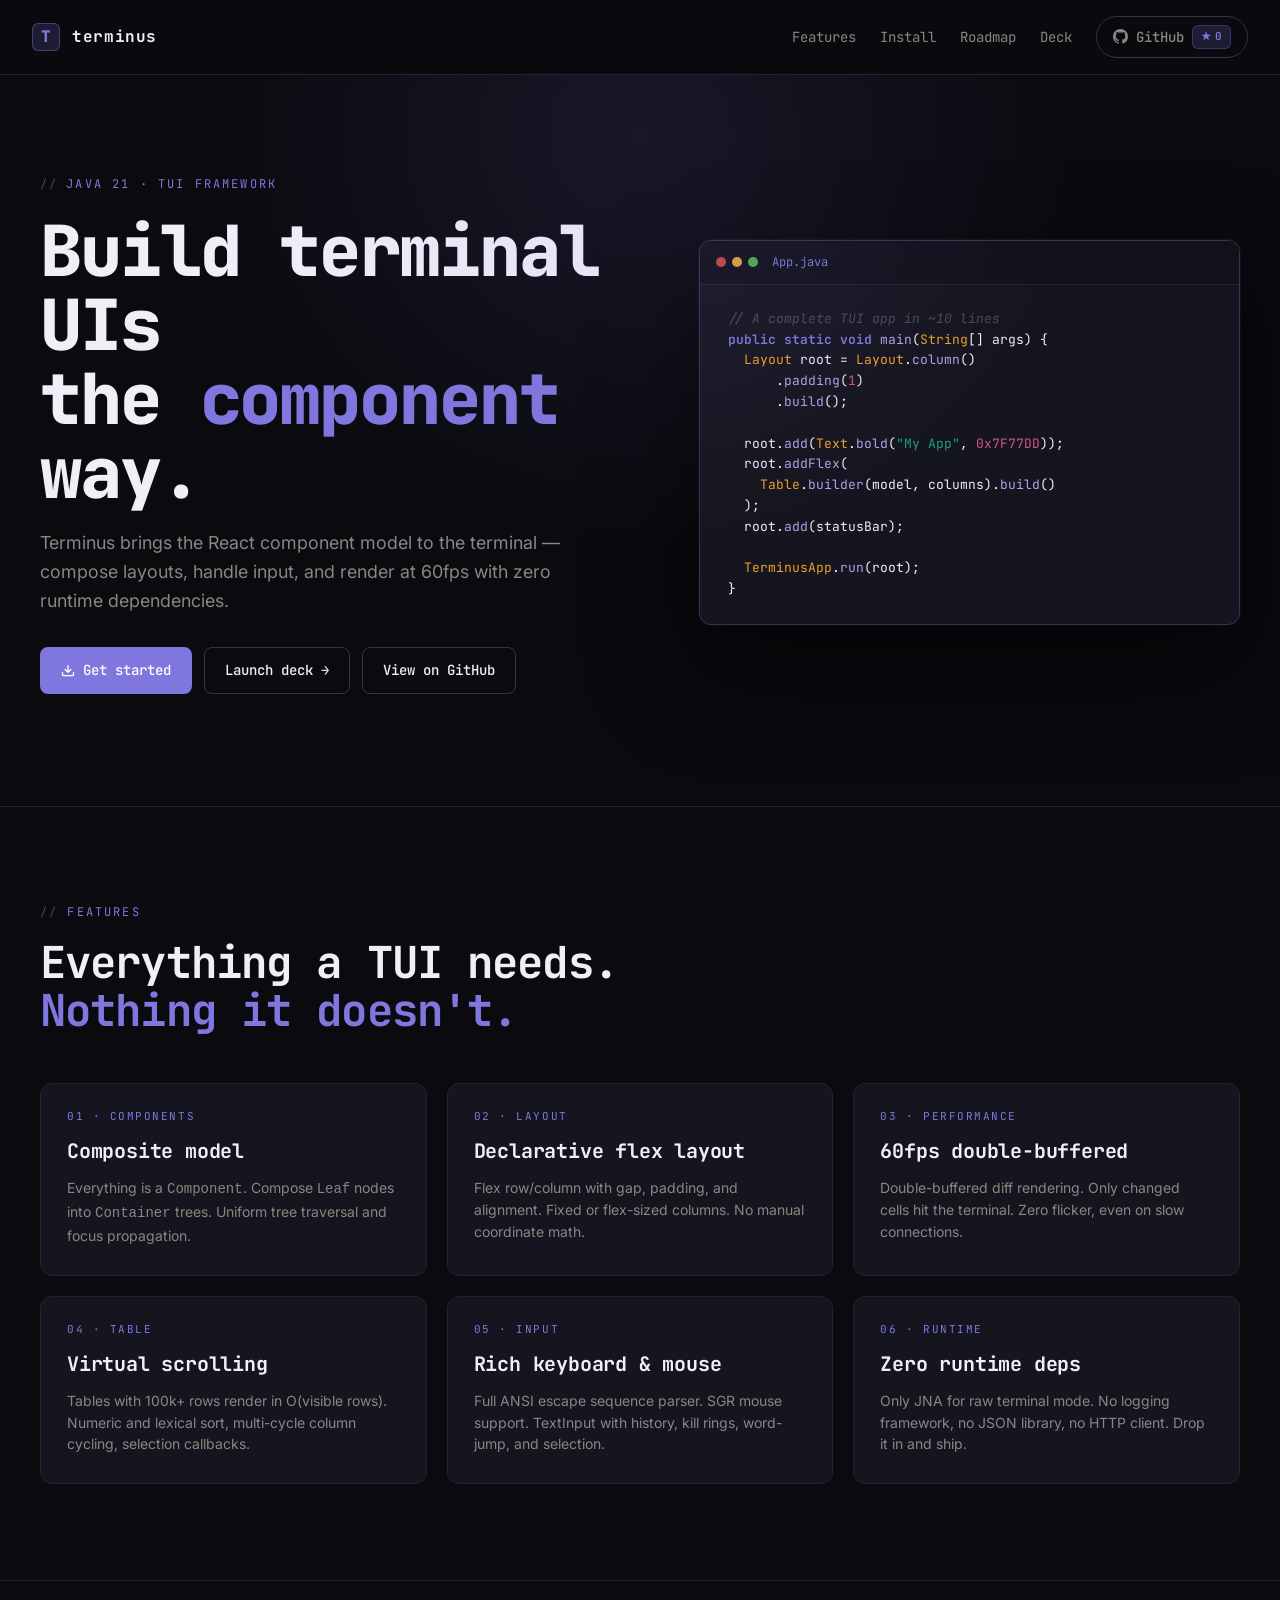
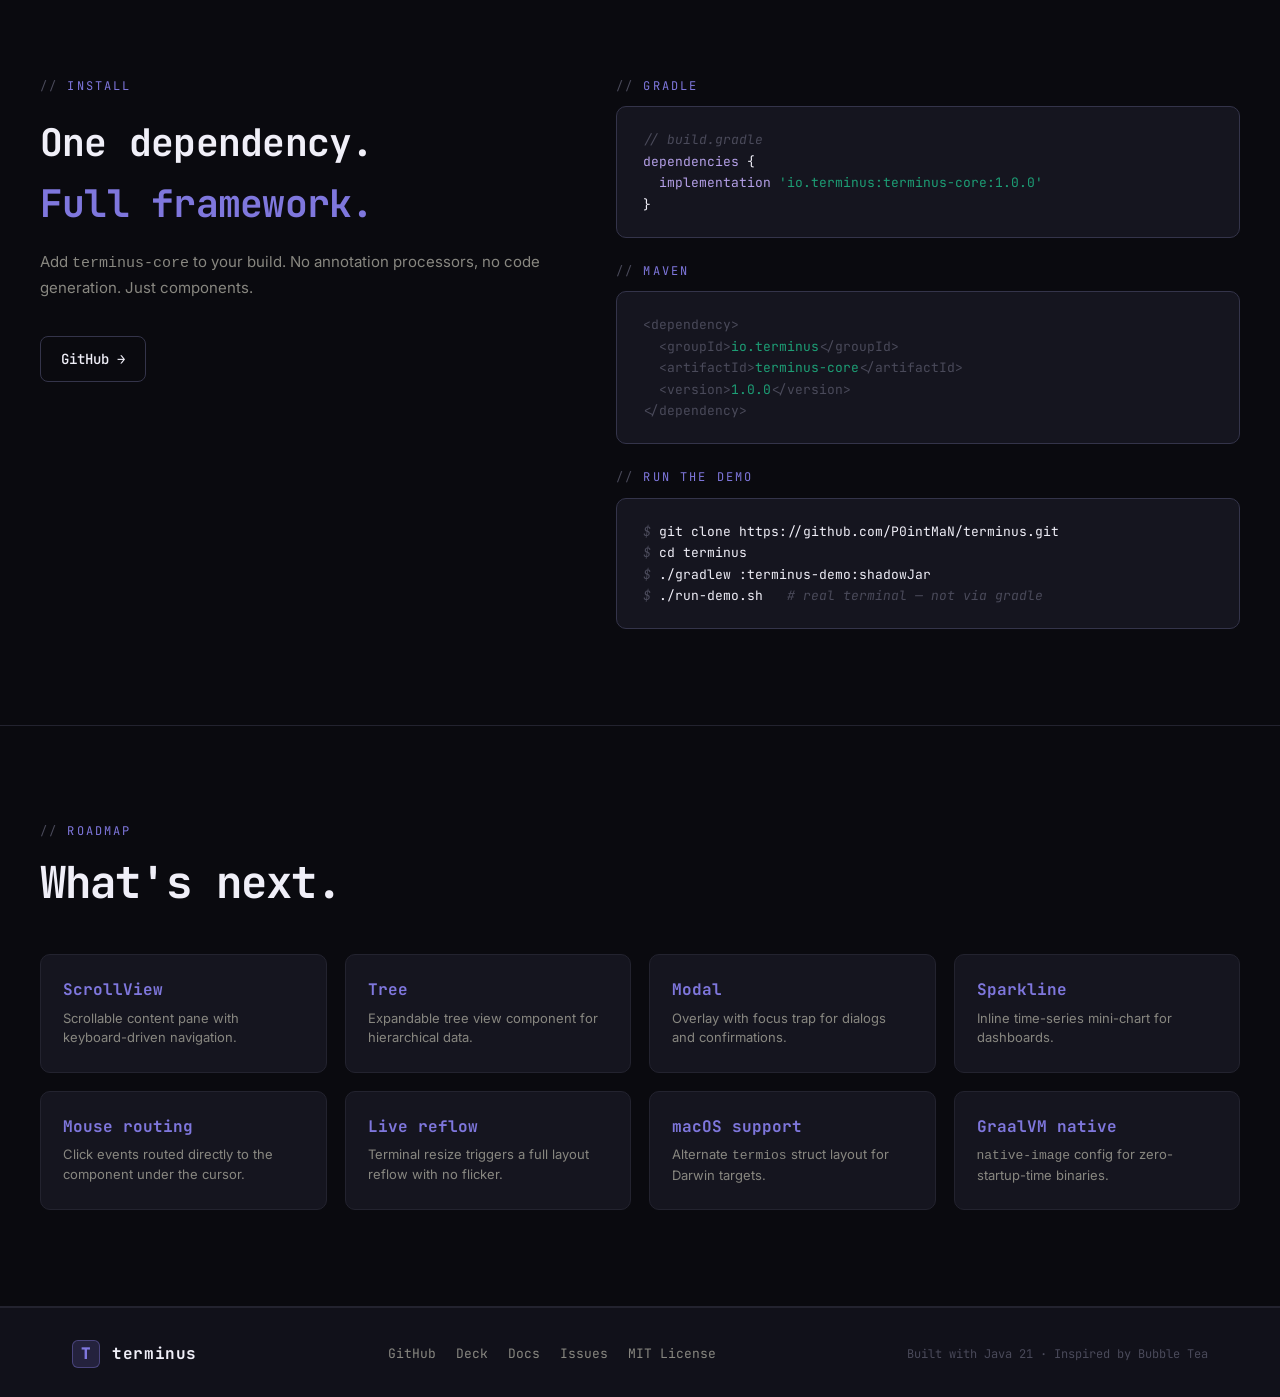
==== site/index.html @ 2e7d6013 "feat(site): add GitHub Pages landing, deck, and Pages workflow" ====
<!doctype html>
<html lang="en">
<head>
  <meta charset="utf-8">
  <meta name="viewport" content="width=device-width, initial-scale=1">
  <title>Terminus — React-inspired TUI framework for Java 21</title>
  <meta name="description" content="Zero-dependency TUI framework for Java 21. Component model, declarative layout, virtual scrolling, 60fps rendering.">
  <meta property="og:title" content="Terminus — TUI framework for Java 21">
  <meta property="og:description" content="Build rich terminal UIs in Java with components, declarative layout, and 60fps rendering.">
  <link rel="preconnect" href="https://fonts.googleapis.com">
  <link rel="preconnect" href="https://fonts.gstatic.com" crossorigin>
  <link href="https://fonts.googleapis.com/css2?family=JetBrains+Mono:wght@400;500;600;700;800&family=Inter:wght@400;500;600&display=swap" rel="stylesheet">
  <link rel="stylesheet" href="styles.css">
</head>
<body>

<!-- ===================== TOP NAV ===================== -->
<nav class="topnav">
  <a class="brand" href="/">
    <span class="brand-glyph">T</span>
    terminus
  </a>
  <div class="topnav-links">
    <a href="#features">Features</a>
    <a href="#install">Install</a>
    <a href="#roadmap">Roadmap</a>
    <a href="deck.html">Deck</a>
    <a class="repo-link" href="https://github.com/P0intMaN/terminus" target="_blank" rel="noopener">
      <svg width="15" height="15" viewBox="0 0 16 16" fill="currentColor" aria-hidden="true">
        <path d="M8 0C3.58 0 0 3.58 0 8c0 3.54 2.29 6.53 5.47 7.59.4.07.55-.17.55-.38
                 0-.19-.01-.82-.01-1.49-2.01.37-2.53-.49-2.69-.94-.09-.23-.48-.94-.82-1.13
                 -.28-.15-.68-.52-.01-.53.63-.01 1.08.58 1.23.82.72 1.21 1.87.87 2.33.66
                 .07-.52.28-.87.51-1.07-1.78-.2-3.64-.89-3.64-3.95 0-.87.31-1.59.82-2.15
                 -.08-.2-.36-1.02.08-2.12 0 0 .67-.21 2.2.82.64-.18 1.32-.27 2-.27.68 0
                 1.36.09 2 .27 1.53-1.04 2.2-.82 2.2-.82.44 1.1.16 1.92.08 2.12.51.56.82
                 1.27.82 2.15 0 3.07-1.87 3.75-3.65 3.95.29.25.54.73.54 1.48 0 1.07-.01
                 1.93-.01 2.2 0 .21.15.46.55.38A8.013 8.013 0 0016 8c0-4.42-3.58-8-8-8z"/>
      </svg>
      GitHub
      <span data-star-pill hidden class="star-pill">
        ★ <span data-star-count>0</span>
      </span>
    </a>
  </div>
</nav>

<!-- ===================== HERO ===================== -->
<section class="hero">
  <div class="hero-inner">
    <div>
      <div class="eyebrow">Java 21 · TUI Framework</div>
      <h1>Build terminal UIs<br>the <em>component</em> way.</h1>
      <p class="lede">
        Terminus brings the React component model to the terminal — compose layouts,
        handle input, and render at 60fps with zero runtime dependencies.
      </p>
      <div class="cta-row">
        <a class="btn btn-primary" href="#install">
          <svg width="14" height="14" viewBox="0 0 16 16" fill="currentColor">
            <path d="M2.75 14A1.75 1.75 0 0 1 1 12.25v-2.5a.75.75 0 0 1 1.5 0v2.5c0 .138.112.25.25.25h10.5a.25.25 0 0 0 .25-.25v-2.5a.75.75 0 0 1 1.5 0v2.5A1.75 1.75 0 0 1 13.25 14Z"/>
            <path d="M7.25 7.689V2a.75.75 0 0 1 1.5 0v5.689l1.97-1.969a.749.749 0 1 1 1.06 1.06l-3.25 3.25a.749.749 0 0 1-1.06 0L4.22 6.78a.749.749 0 1 1 1.06-1.06l1.97 1.969Z"/>
          </svg>
          Get started
        </a>
        <a class="btn btn-ghost" href="deck.html">
          Launch deck →
        </a>
        <a class="btn btn-ghost" href="https://github.com/P0intMaN/terminus" target="_blank" rel="noopener">
          View on GitHub
        </a>
      </div>
    </div>

    <div class="hero-code">
      <div class="code-bar">
        <div class="code-dots"><span></span><span></span><span></span></div>
        <span class="code-fname">App.java</span>
      </div>
      <pre><span class="com">// A complete TUI app in ~10 lines</span>
<span class="kw">public static void</span> <span class="fn">main</span>(<span class="typ">String</span>[] args) {
  <span class="typ">Layout</span> root = <span class="typ">Layout</span>.<span class="fn">column</span>()
      .<span class="fn">padding</span>(<span class="num">1</span>)
      .<span class="fn">build</span>();

  root.<span class="fn">add</span>(<span class="typ">Text</span>.<span class="fn">bold</span>(<span class="str">"My App"</span>, <span class="num">0x7F77DD</span>));
  root.<span class="fn">addFlex</span>(
    <span class="typ">Table</span>.<span class="fn">builder</span>(model, columns).<span class="fn">build</span>()
  );
  root.<span class="fn">add</span>(statusBar);

  <span class="typ">TerminusApp</span>.<span class="fn">run</span>(root);
}</pre>
    </div>
  </div>
</section>

<!-- ===================== FEATURES ===================== -->
<section class="features" id="features">
  <div class="section-eyebrow">features</div>
  <h2 class="section-title">Everything a TUI needs.<br><em>Nothing it doesn't.</em></h2>
  <div class="feature-grid">
    <div class="feature">
      <div class="feature-tag">01 · components</div>
      <h3>Composite model</h3>
      <p>Everything is a <code>Component</code>. Compose <code>Leaf</code> nodes into <code>Container</code> trees. Uniform tree traversal and focus propagation.</p>
    </div>
    <div class="feature">
      <div class="feature-tag">02 · layout</div>
      <h3>Declarative flex layout</h3>
      <p>Flex row/column with gap, padding, and alignment. Fixed or flex-sized columns. No manual coordinate math.</p>
    </div>
    <div class="feature">
      <div class="feature-tag">03 · performance</div>
      <h3>60fps double-buffered</h3>
      <p>Double-buffered diff rendering. Only changed cells hit the terminal. Zero flicker, even on slow connections.</p>
    </div>
    <div class="feature">
      <div class="feature-tag">04 · table</div>
      <h3>Virtual scrolling</h3>
      <p>Tables with 100k+ rows render in O(visible rows). Numeric and lexical sort, multi-cycle column cycling, selection callbacks.</p>
    </div>
    <div class="feature">
      <div class="feature-tag">05 · input</div>
      <h3>Rich keyboard &amp; mouse</h3>
      <p>Full ANSI escape sequence parser. SGR mouse support. TextInput with history, kill rings, word-jump, and selection.</p>
    </div>
    <div class="feature">
      <div class="feature-tag">06 · runtime</div>
      <h3>Zero runtime deps</h3>
      <p>Only JNA for raw terminal mode. No logging framework, no JSON library, no HTTP client. Drop it in and ship.</p>
    </div>
  </div>
</section>

<!-- ===================== INSTALL ===================== -->
<section class="install" id="install">
  <div class="install-grid">
    <div>
      <div class="section-eyebrow">install</div>
      <h2>One dependency.<br><em>Full framework.</em></h2>
      <p>Add <code>terminus-core</code> to your build. No annotation processors, no code generation. Just components.</p>
      <a class="btn btn-ghost" href="https://github.com/P0intMaN/terminus" target="_blank" rel="noopener" style="margin-top:8px;">
        GitHub →
      </a>
    </div>
    <div>
      <div style="margin-bottom:24px;">
        <div class="section-eyebrow" style="margin:0 0 10px;">Gradle</div>
        <div class="code-block">
          <pre><span class="com">// build.gradle</span>
<span class="fn">dependencies</span> {
  <span class="fn">implementation</span> <span class="str">'io.terminus:terminus-core:1.0.0'</span>
}</pre>
        </div>
      </div>
      <div style="margin-bottom:24px;">
        <div class="section-eyebrow" style="margin:0 0 10px;">Maven</div>
        <div class="code-block">
          <pre><span style="color:var(--dim)">&lt;dependency&gt;</span>
  <span style="color:var(--dim)">&lt;groupId&gt;</span><span class="str">io.terminus</span><span style="color:var(--dim)">&lt;/groupId&gt;</span>
  <span style="color:var(--dim)">&lt;artifactId&gt;</span><span class="str">terminus-core</span><span style="color:var(--dim)">&lt;/artifactId&gt;</span>
  <span style="color:var(--dim)">&lt;version&gt;</span><span class="str">1.0.0</span><span style="color:var(--dim)">&lt;/version&gt;</span>
<span style="color:var(--dim)">&lt;/dependency&gt;</span></pre>
        </div>
      </div>
      <div>
        <div class="section-eyebrow" style="margin:0 0 10px;">Run the demo</div>
        <div class="code-block">
          <pre><span class="com">$</span> git clone https://github.com/P0intMaN/terminus.git
<span class="com">$</span> cd terminus
<span class="com">$</span> ./gradlew :terminus-demo:shadowJar
<span class="com">$</span> ./run-demo.sh   <span class="com"># real terminal — not via gradle</span></pre>
        </div>
      </div>
    </div>
  </div>
</section>

<!-- ===================== ROADMAP ===================== -->
<section class="roadmap" id="roadmap">
  <div class="section-eyebrow">roadmap</div>
  <h2 class="section-title">What's next.</h2>
  <div class="roadmap-grid">
    <div class="rm-card">
      <h4>ScrollView</h4>
      <p>Scrollable content pane with keyboard-driven navigation.</p>
    </div>
    <div class="rm-card">
      <h4>Tree</h4>
      <p>Expandable tree view component for hierarchical data.</p>
    </div>
    <div class="rm-card">
      <h4>Modal</h4>
      <p>Overlay with focus trap for dialogs and confirmations.</p>
    </div>
    <div class="rm-card">
      <h4>Sparkline</h4>
      <p>Inline time-series mini-chart for dashboards.</p>
    </div>
    <div class="rm-card">
      <h4>Mouse routing</h4>
      <p>Click events routed directly to the component under the cursor.</p>
    </div>
    <div class="rm-card">
      <h4>Live reflow</h4>
      <p>Terminal resize triggers a full layout reflow with no flicker.</p>
    </div>
    <div class="rm-card">
      <h4>macOS support</h4>
      <p>Alternate <code>termios</code> struct layout for Darwin targets.</p>
    </div>
    <div class="rm-card">
      <h4>GraalVM native</h4>
      <p><code>native-image</code> config for zero-startup-time binaries.</p>
    </div>
  </div>
</section>

<!-- ===================== FOOTER ===================== -->
<footer class="footer">
  <div class="footer-grid">
    <div class="brand" style="pointer-events:none;user-select:none;">
      <span class="brand-glyph">T</span>
      terminus
    </div>
    <div class="footer-links">
      <a href="https://github.com/P0intMaN/terminus" target="_blank" rel="noopener">GitHub</a>
      <a href="deck.html">Deck</a>
      <a href="https://github.com/P0intMaN/terminus/blob/main/README.md" target="_blank" rel="noopener">Docs</a>
      <a href="https://github.com/P0intMaN/terminus/issues" target="_blank" rel="noopener">Issues</a>
      <a href="https://github.com/P0intMaN/terminus/blob/main/LICENSE" target="_blank" rel="noopener">MIT License</a>
    </div>
    <div class="footer-meta">Built with Java 21 · Inspired by Bubble Tea</div>
  </div>
</footer>

<script src="script.js" defer></script>
</body>
</html>
---- site/styles.css ----
/* Terminus landing page — dark terminal theme aligned with the deck palette */

:root {
  --bg: #0a0a0f;
  --bg-alt: #11111a;
  --bg-card: #15151f;
  --fg: #F0EFF8;
  --fg-2: #d0cfdc;
  --muted: #888780;
  --dim: #4a4a5a;
  --border: #23232f;
  --border-bright: #34344a;

  --purple: #7F77DD;
  --purple-dim: rgba(127,119,221,.18);
  --green: #1D9E75;
  --amber: #EF9F27;
  --pink: #D4537E;

  --mono: 'JetBrains Mono', ui-monospace, 'SF Mono', Menlo, monospace;
  --sans: 'Inter', system-ui, sans-serif;

  --max-w: 1200px;
}

* { box-sizing: border-box; }
html { scroll-behavior: smooth; }

body {
  margin: 0;
  background: var(--bg);
  color: var(--fg);
  font-family: var(--mono);
  font-size: 15px;
  line-height: 1.6;
  -webkit-font-smoothing: antialiased;
}

a { color: var(--purple); text-decoration: none; }
a:hover { color: var(--fg); }

/* ----- TOP NAV ------------------------------------------------------- */
.topnav {
  position: sticky;
  top: 0;
  z-index: 100;
  display: flex;
  align-items: center;
  justify-content: space-between;
  padding: 16px 32px;
  background: rgba(10,10,15,0.88);
  backdrop-filter: blur(14px);
  -webkit-backdrop-filter: blur(14px);
  border-bottom: 1px solid var(--border);
}

.brand {
  display: inline-flex;
  align-items: center;
  gap: 12px;
  font-weight: 700;
  font-size: 16px;
  letter-spacing: 0.04em;
  color: var(--fg);
  text-decoration: none;
}

.brand-glyph {
  width: 28px;
  height: 28px;
  border-radius: 6px;
  background: var(--purple-dim);
  border: 1px solid rgba(127,119,221,.4);
  display: flex;
  align-items: center;
  justify-content: center;
  color: var(--purple);
  font-size: 16px;
  font-weight: 800;
}

.topnav-links {
  display: flex;
  align-items: center;
  gap: 24px;
}
.topnav-links > a {
  color: var(--muted);
  font-size: 14px;
  transition: color 120ms;
}
.topnav-links > a:hover { color: var(--fg); }

.repo-link {
  display: inline-flex;
  align-items: center;
  gap: 8px;
  padding: 8px 16px;
  border: 1px solid var(--border-bright);
  border-radius: 999px;
  color: var(--fg);
  font-size: 13px;
  font-weight: 500;
  transition: border-color 120ms, transform 120ms;
}
.repo-link:hover {
  border-color: var(--purple);
  color: var(--fg);
  transform: translateY(-1px);
}

.star-pill {
  display: inline-flex;
  align-items: center;
  gap: 4px;
  padding: 2px 8px;
  background: var(--purple-dim);
  border: 1px solid rgba(127,119,221,.3);
  border-radius: 6px;
  color: var(--purple);
  font-size: 11px;
  font-weight: 600;
}

/* ----- HERO ---------------------------------------------------------- */
.hero {
  padding: 96px 32px 112px;
  border-bottom: 1px solid var(--border);
  position: relative;
  overflow: hidden;
}

.hero::before {
  content: "";
  position: absolute;
  top: -120px;
  left: 50%;
  transform: translateX(-50%);
  width: 900px;
  height: 600px;
  background: radial-gradient(ellipse at 50% 30%, rgba(127,119,221,.12) 0%, transparent 70%);
  pointer-events: none;
}

.hero-inner {
  max-width: var(--max-w);
  margin: 0 auto;
  display: grid;
  grid-template-columns: 1.1fr 1fr;
  gap: 64px;
  align-items: center;
}

.eyebrow {
  display: inline-flex;
  align-items: center;
  gap: 8px;
  font-size: 12px;
  letter-spacing: 0.18em;
  text-transform: uppercase;
  color: var(--purple);
  margin-bottom: 20px;
}
.eyebrow::before { content: "//"; color: var(--dim); }

.hero h1 {
  margin: 0 0 20px;
  font-size: clamp(38px, 5.5vw, 72px);
  font-weight: 800;
  line-height: 1.05;
  letter-spacing: -0.03em;
  color: var(--fg);
}
.hero h1 em { color: var(--purple); font-style: normal; }

.lede {
  font-size: clamp(15px, 1.4vw, 18px);
  line-height: 1.6;
  color: var(--muted);
  max-width: 520px;
  margin: 0 0 32px;
  font-family: var(--sans);
}

.cta-row {
  display: flex;
  flex-wrap: wrap;
  gap: 12px;
  align-items: center;
}

.btn {
  display: inline-flex;
  align-items: center;
  gap: 8px;
  padding: 11px 20px;
  border-radius: 8px;
  font-family: var(--mono);
  font-size: 14px;
  font-weight: 500;
  border: 1px solid transparent;
  transition: transform 120ms, background 120ms, color 120ms, border-color 120ms;
  cursor: pointer;
}
.btn:hover { transform: translateY(-1px); }

.btn-primary {
  background: var(--purple);
  color: #fff;
}
.btn-primary:hover { background: #9890e8; color: #fff; }

.btn-ghost {
  background: transparent;
  color: var(--fg);
  border-color: var(--border-bright);
}
.btn-ghost:hover { border-color: var(--purple); color: var(--fg); }

/* hero code panel */
.hero-code {
  background: var(--bg-card);
  border: 1px solid var(--border-bright);
  border-radius: 12px;
  overflow: hidden;
  box-shadow: 0 40px 100px rgba(0,0,0,.6), 0 0 0 1px rgba(127,119,221,.08);
}

.code-bar {
  padding: 12px 16px;
  background: var(--bg-alt);
  border-bottom: 1px solid var(--border);
  display: flex;
  align-items: center;
  gap: 10px;
  font-size: 12px;
  color: var(--muted);
}
.code-dots { display: flex; gap: 6px; }
.code-dots span { width: 10px; height: 10px; border-radius: 50%; }
.code-dots span:nth-child(1) { background: #c74542; }
.code-dots span:nth-child(2) { background: #d6a13a; }
.code-dots span:nth-child(3) { background: #4ea84e; }
.code-fname { color: var(--purple); margin-left: 4px; }

.hero-code pre {
  margin: 0;
  padding: 24px 28px;
  font-family: var(--mono);
  font-size: 13px;
  line-height: 1.6;
  color: var(--fg);
  overflow-x: auto;
  white-space: pre;
}
.kw  { color: var(--purple); font-weight: 600; }
.typ { color: var(--amber); }
.str { color: var(--green); }
.num { color: var(--pink); }
.com { color: var(--dim); font-style: italic; }
.fn  { color: #b5a0e8; }

/* ----- FEATURES ------------------------------------------------------ */
.features {
  padding: 96px 32px;
  border-bottom: 1px solid var(--border);
}

.section-eyebrow {
  font-size: 12px;
  letter-spacing: 0.18em;
  text-transform: uppercase;
  color: var(--purple);
  margin: 0 auto 16px;
  max-width: var(--max-w);
}
.section-eyebrow::before { content: "// "; color: var(--dim); }

.section-title {
  max-width: var(--max-w);
  margin: 0 auto 48px;
  font-size: clamp(28px, 3.5vw, 44px);
  font-weight: 700;
  letter-spacing: -0.02em;
  line-height: 1.1;
  color: var(--fg);
}
.section-title em { color: var(--purple); font-style: normal; }

.feature-grid {
  max-width: var(--max-w);
  margin: 0 auto;
  display: grid;
  grid-template-columns: repeat(3, 1fr);
  gap: 20px;
}

.feature {
  background: var(--bg-card);
  border: 1px solid var(--border);
  border-radius: 12px;
  padding: 24px 26px 28px;
  display: flex;
  flex-direction: column;
  gap: 10px;
  transition: border-color 150ms, transform 150ms;
}
.feature:hover {
  border-color: var(--border-bright);
  transform: translateY(-2px);
}

.feature-tag {
  font-size: 11px;
  letter-spacing: 0.14em;
  text-transform: uppercase;
  color: var(--purple);
}

.feature h3 {
  margin: 0;
  font-size: 20px;
  font-weight: 700;
  color: var(--fg);
  letter-spacing: -0.01em;
}

.feature p {
  margin: 0;
  font-size: 14px;
  color: var(--muted);
  line-height: 1.55;
  font-family: var(--sans);
}

/* ----- INSTALL ------------------------------------------------------- */
.install {
  padding: 96px 32px;
  border-bottom: 1px solid var(--border);
}

.install-grid {
  max-width: var(--max-w);
  margin: 0 auto;
  display: grid;
  grid-template-columns: 1fr 1.2fr;
  gap: 56px;
  align-items: start;
}

.install h2 {
  margin: 12px 0 16px;
  font-size: clamp(24px, 3vw, 38px);
  font-weight: 700;
  letter-spacing: -0.02em;
  color: var(--fg);
}
.install h2 em { color: var(--purple); font-style: normal; }

.install p {
  color: var(--muted);
  font-size: 15px;
  line-height: 1.6;
  margin: 0 0 28px;
  font-family: var(--sans);
}

.install-tabs {
  display: flex;
  gap: 8px;
  margin-bottom: 16px;
}
.tab-btn {
  padding: 6px 16px;
  border: 1px solid var(--border-bright);
  border-radius: 6px;
  background: transparent;
  color: var(--muted);
  font-family: var(--mono);
  font-size: 13px;
  cursor: pointer;
  transition: all 120ms;
}
.tab-btn.active, .tab-btn:hover {
  background: var(--purple-dim);
  border-color: rgba(127,119,221,.4);
  color: var(--purple);
}

.code-block {
  background: var(--bg-card);
  border: 1px solid var(--border-bright);
  border-radius: 10px;
  overflow: hidden;
}
.code-block pre {
  margin: 0;
  padding: 22px 26px;
  font-family: var(--mono);
  font-size: 13px;
  line-height: 1.65;
  color: var(--fg);
  overflow-x: auto;
  white-space: pre;
}

/* ----- ROADMAP ------------------------------------------------------- */
.roadmap {
  padding: 96px 32px;
  border-bottom: 1px solid var(--border);
}

.roadmap-grid {
  max-width: var(--max-w);
  margin: 0 auto;
  display: grid;
  grid-template-columns: repeat(4, 1fr);
  gap: 18px;
}

.rm-card {
  background: var(--bg-card);
  border: 1px solid var(--border);
  border-radius: 10px;
  padding: 22px 22px 24px;
}

.rm-card h4 {
  margin: 0 0 6px;
  font-size: 16px;
  font-weight: 700;
  color: var(--purple);
}
.rm-card p {
  margin: 0;
  font-size: 13px;
  color: var(--muted);
  font-family: var(--sans);
  line-height: 1.5;
}

/* ----- FOOTER -------------------------------------------------------- */
.footer {
  border-top: 1px solid var(--border);
  background: var(--bg-alt);
}
.footer-grid {
  max-width: var(--max-w);
  margin: 0 auto;
  padding: 32px;
  display: flex;
  align-items: center;
  justify-content: space-between;
  gap: 24px;
  flex-wrap: wrap;
}
.footer-links {
  display: flex;
  gap: 20px;
  flex-wrap: wrap;
}
.footer-links a {
  color: var(--muted);
  font-size: 13px;
  transition: color 120ms;
}
.footer-links a:hover { color: var(--fg); }
.footer-meta { font-size: 12px; color: var(--dim); }

/* ----- RESPONSIVE ---------------------------------------------------- */
@media (max-width: 960px) {
  .hero-inner { grid-template-columns: 1fr; }
  .feature-grid { grid-template-columns: 1fr 1fr; }
  .roadmap-grid { grid-template-columns: repeat(2, 1fr); }
  .install-grid { grid-template-columns: 1fr; gap: 32px; }
  .topnav-links > a:not(.repo-link) { display: none; }
}

@media (max-width: 560px) {
  .feature-grid { grid-template-columns: 1fr; }
  .roadmap-grid { grid-template-columns: 1fr; }
  .topnav { padding: 14px 18px; }
  .hero { padding: 64px 18px 80px; }
  .features, .install, .roadmap { padding: 64px 18px; }
  .footer-grid { padding: 24px 18px; }
}
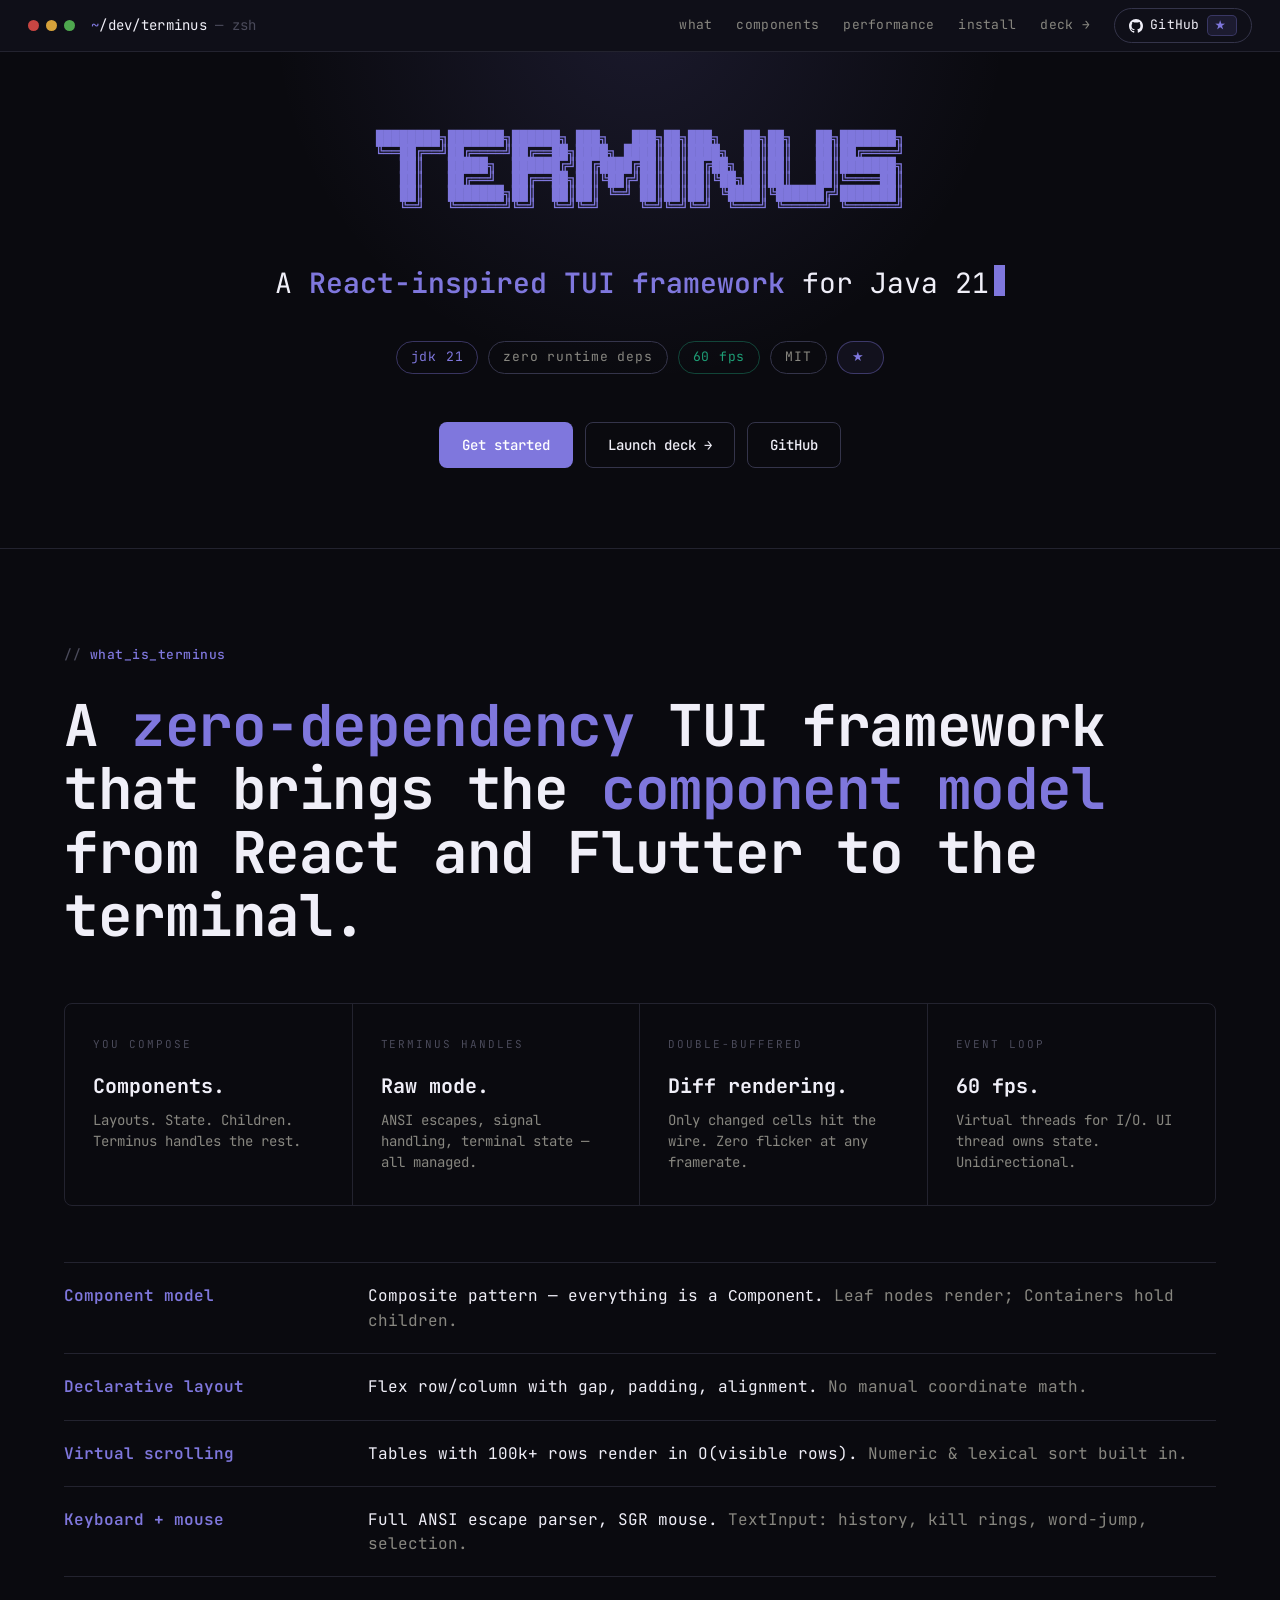
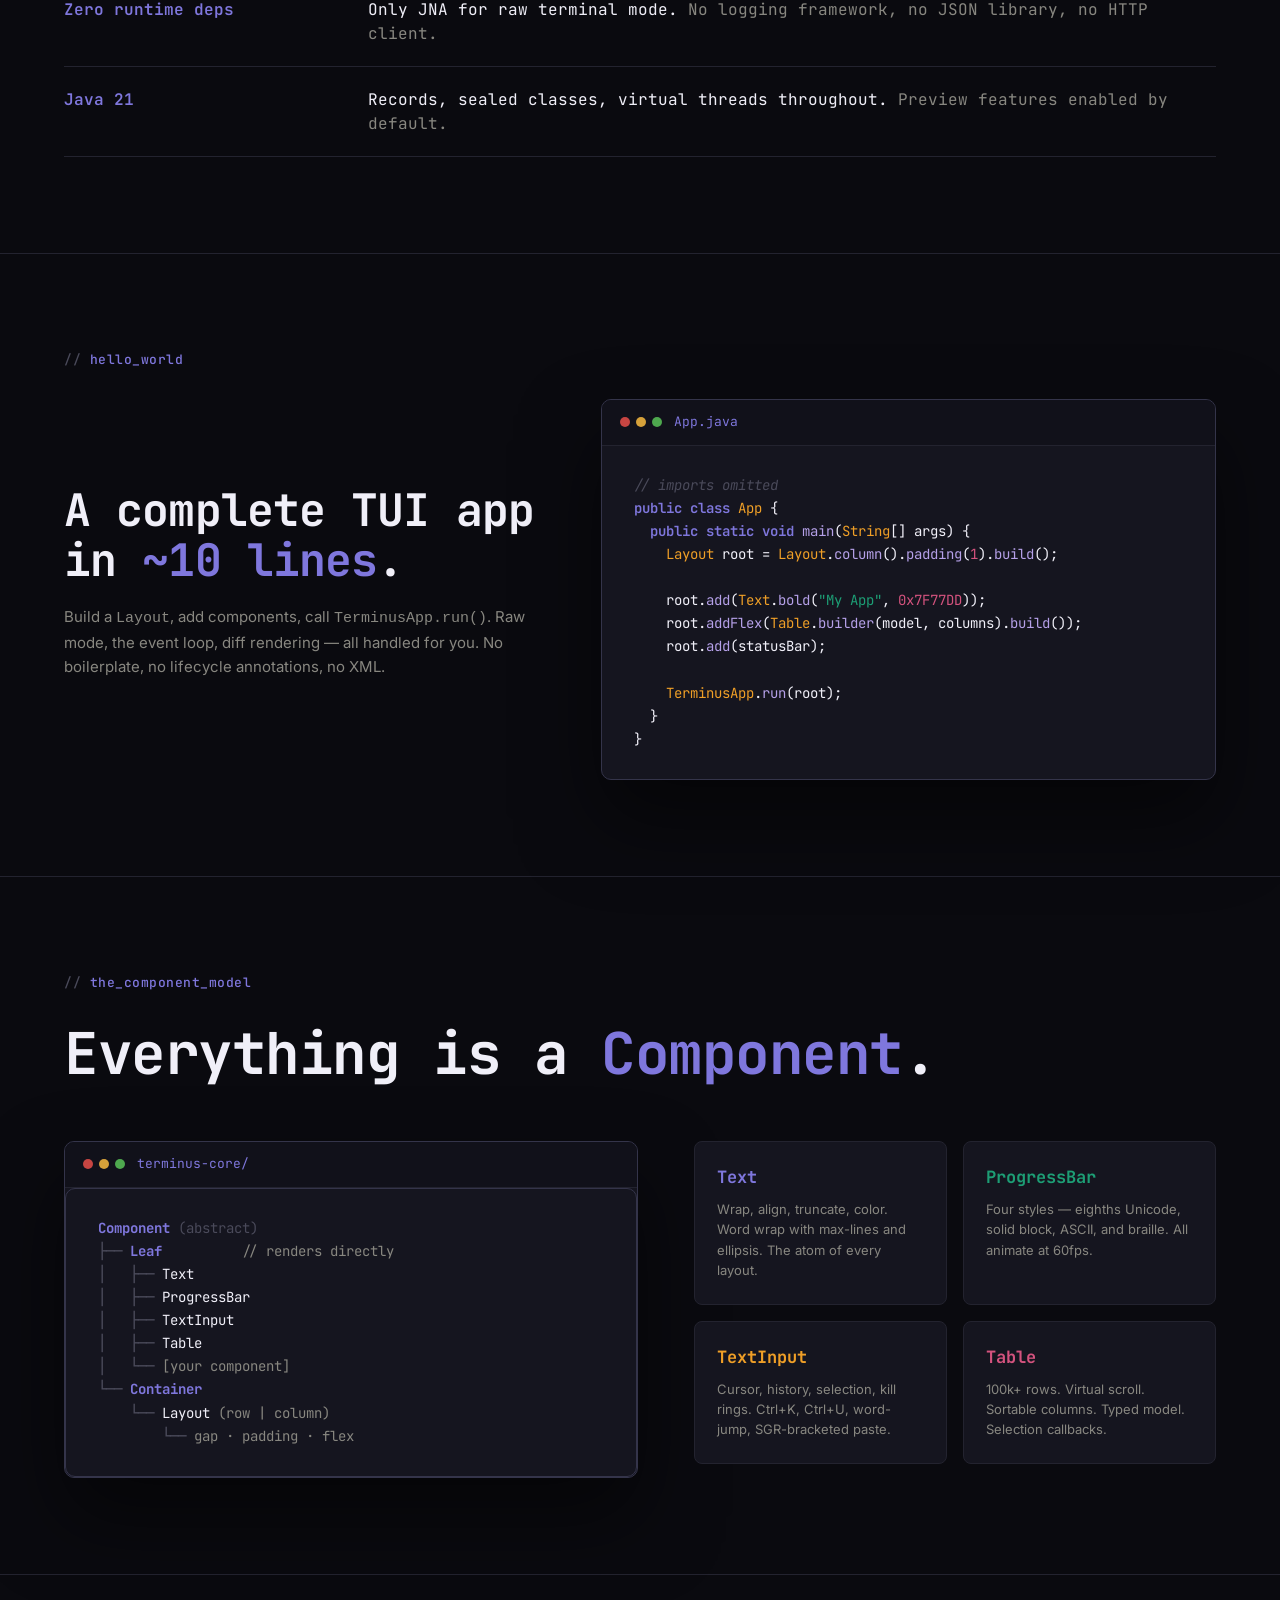
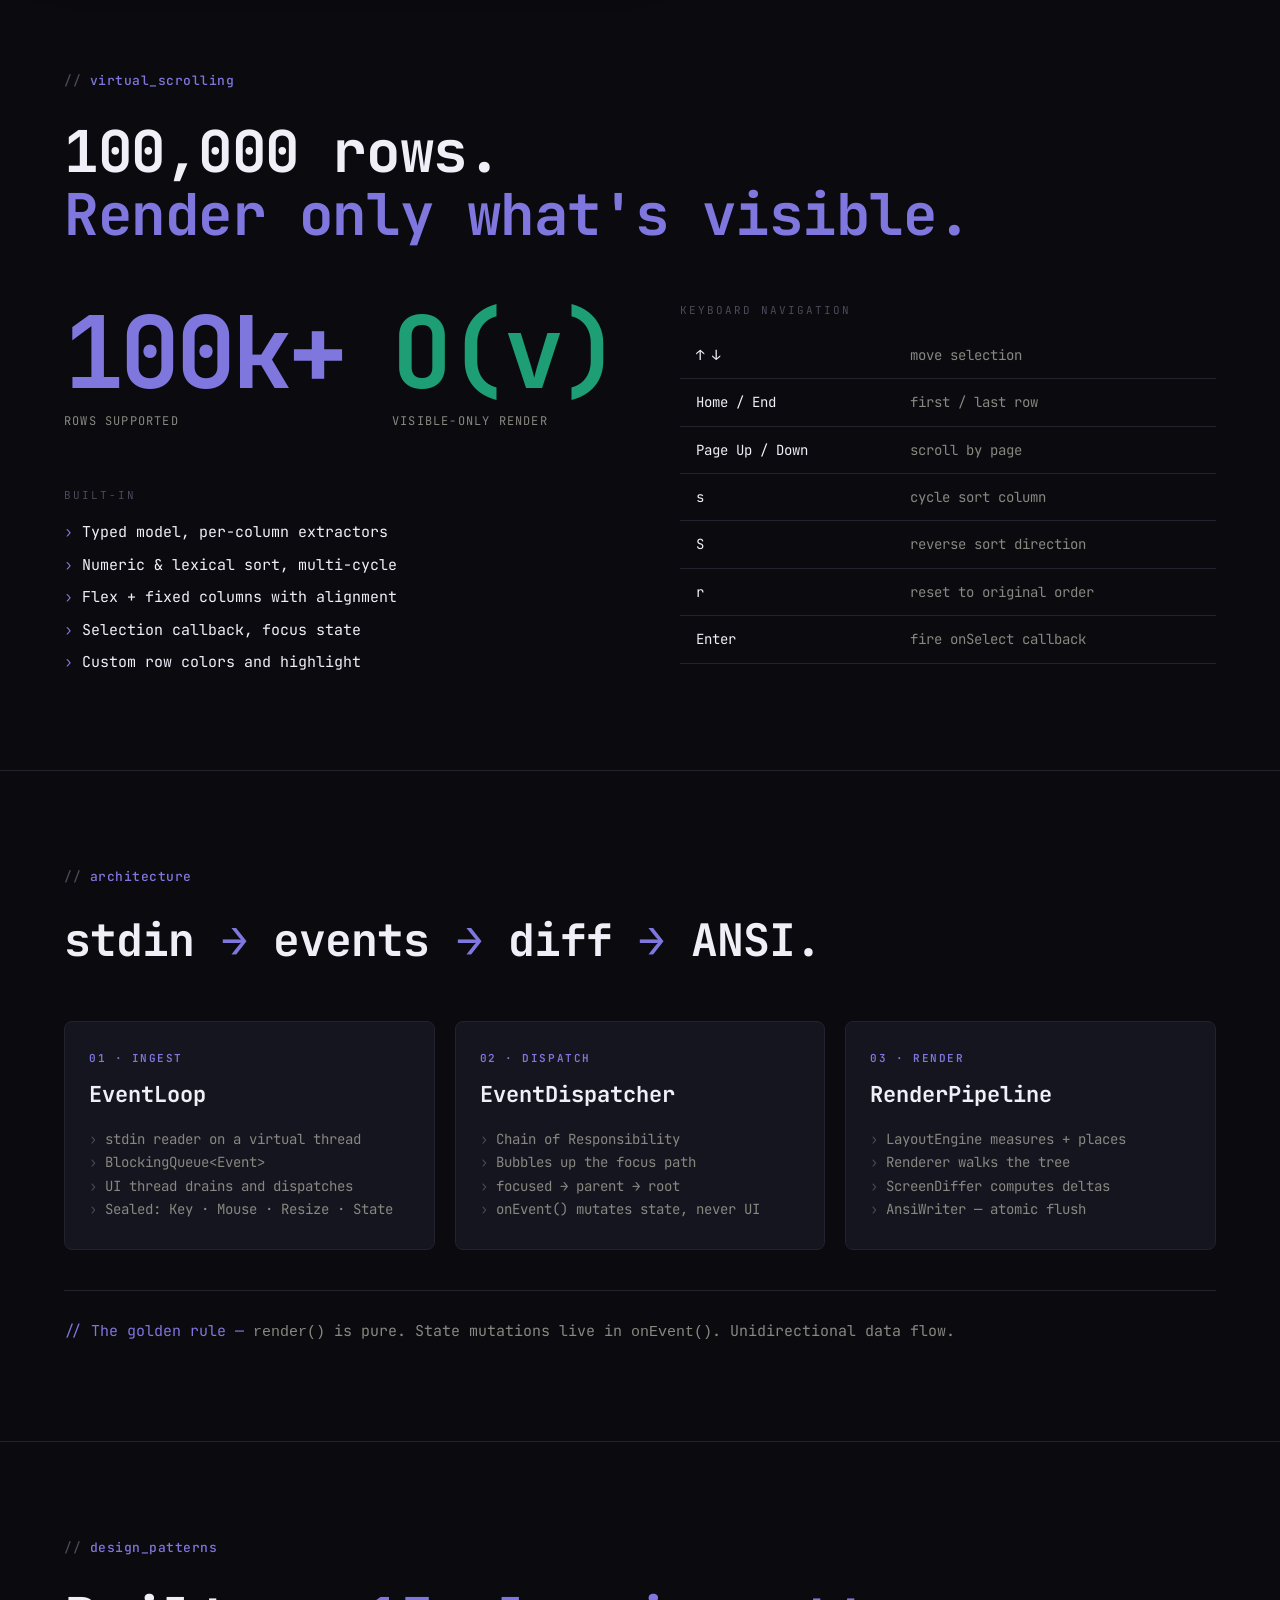
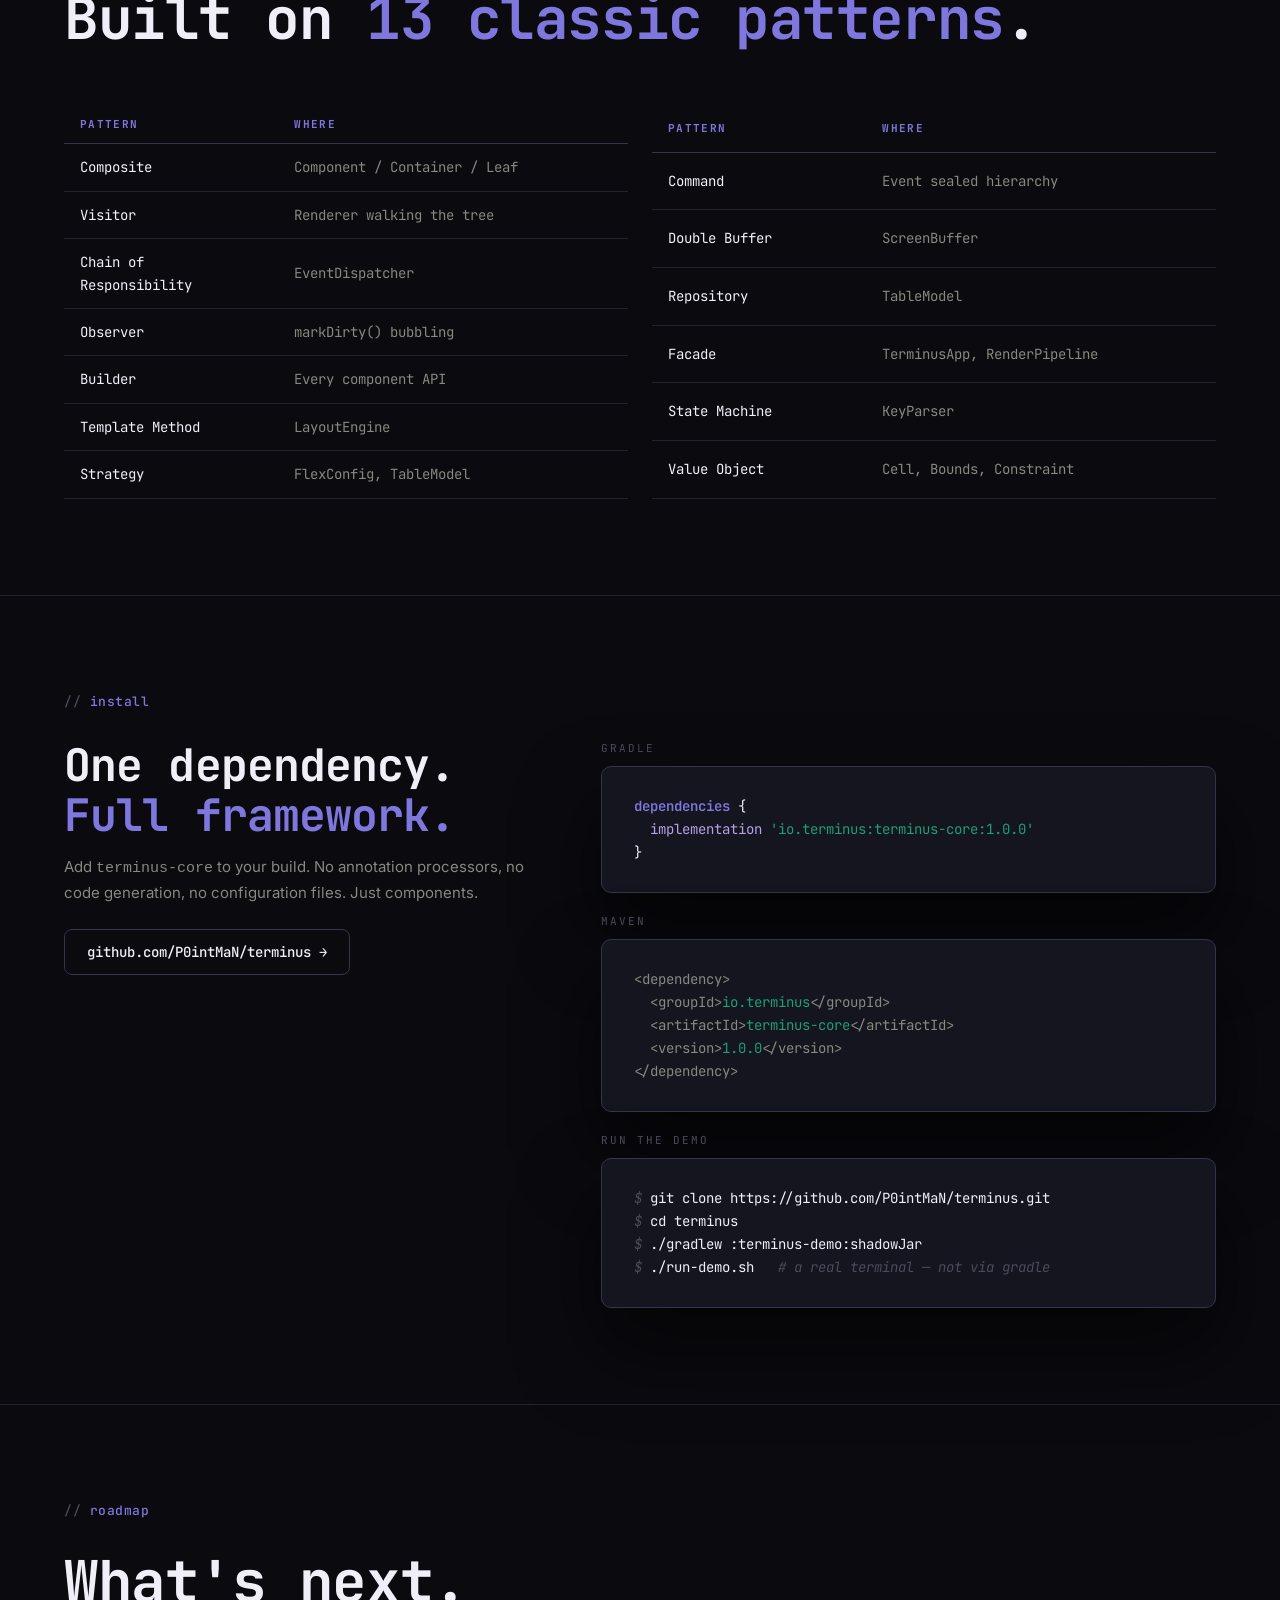
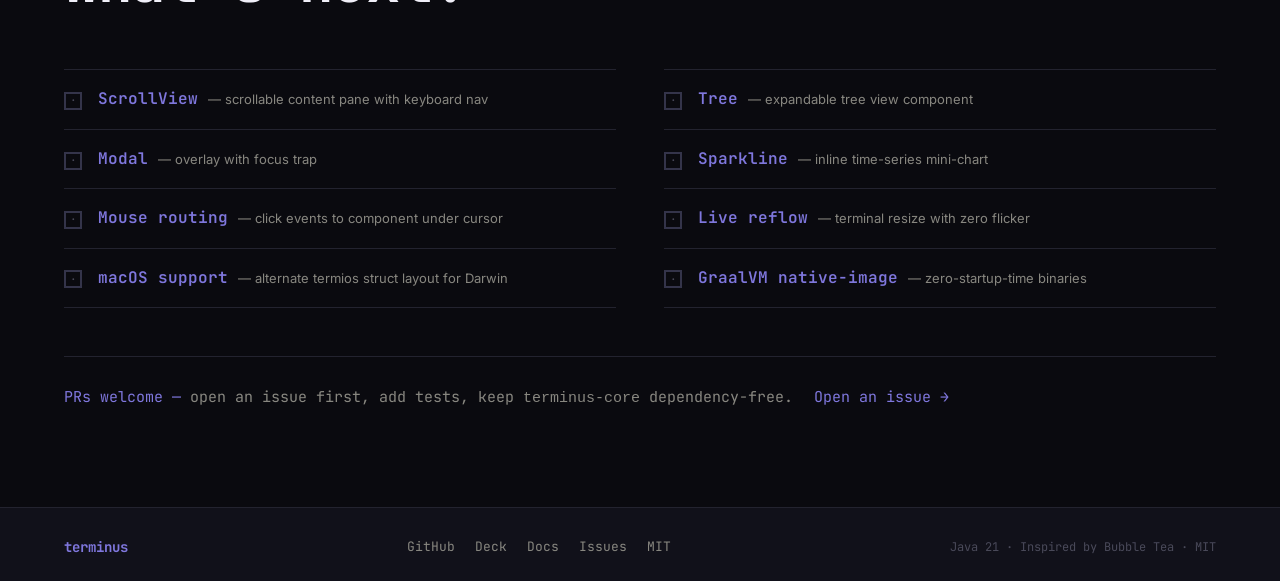
==== commit 11208c53: "feat(site): redesign SPA with deck aesthetics" ====
--- a/site/index.html
+++ b/site/index.html
@@ -14,223 +14,433 @@
 </head>
 <body>
 
-<!-- ===================== TOP NAV ===================== -->
-<nav class="topnav">
-  <a class="brand" href="/">
-    <span class="brand-glyph">T</span>
-    terminus
-  </a>
-  <div class="topnav-links">
-    <a href="#features">Features</a>
-    <a href="#install">Install</a>
-    <a href="#roadmap">Roadmap</a>
-    <a href="deck.html">Deck</a>
-    <a class="repo-link" href="https://github.com/P0intMaN/terminus" target="_blank" rel="noopener">
-      <svg width="15" height="15" viewBox="0 0 16 16" fill="currentColor" aria-hidden="true">
-        <path d="M8 0C3.58 0 0 3.58 0 8c0 3.54 2.29 6.53 5.47 7.59.4.07.55-.17.55-.38
-                 0-.19-.01-.82-.01-1.49-2.01.37-2.53-.49-2.69-.94-.09-.23-.48-.94-.82-1.13
-                 -.28-.15-.68-.52-.01-.53.63-.01 1.08.58 1.23.82.72 1.21 1.87.87 2.33.66
-                 .07-.52.28-.87.51-1.07-1.78-.2-3.64-.89-3.64-3.95 0-.87.31-1.59.82-2.15
-                 -.08-.2-.36-1.02.08-2.12 0 0 .67-.21 2.2.82.64-.18 1.32-.27 2-.27.68 0
-                 1.36.09 2 .27 1.53-1.04 2.2-.82 2.2-.82.44 1.1.16 1.92.08 2.12.51.56.82
-                 1.27.82 2.15 0 3.07-1.87 3.75-3.65 3.95.29.25.54.73.54 1.48 0 1.07-.01
-                 1.93-.01 2.2 0 .21.15.46.55.38A8.013 8.013 0 0016 8c0-4.42-3.58-8-8-8z"/>
+<!-- ═══════════════════ CHROME NAV ═══════════════════ -->
+<nav class="chrome-nav">
+  <span class="nav-dots">
+    <span class="r"></span><span class="y"></span><span class="g"></span>
+  </span>
+  <span class="nav-path">
+    <span class="prompt">~</span><span class="dir">/dev/terminus</span>
+    <span style="color:var(--dim)"> — zsh</span>
+  </span>
+  <div class="nav-links">
+    <a href="#what">what</a>
+    <a href="#components">components</a>
+    <a href="#performance">performance</a>
+    <a href="#install">install</a>
+    <a href="deck.html">deck →</a>
+    <a class="nav-gh" href="https://github.com/P0intMaN/terminus" target="_blank" rel="noopener">
+      <svg width="14" height="14" viewBox="0 0 16 16" fill="currentColor">
+        <path d="M8 0C3.58 0 0 3.58 0 8c0 3.54 2.29 6.53 5.47 7.59.4.07.55-.17.55-.38 0-.19-.01-.82-.01-1.49-2.01.37-2.53-.49-2.69-.94-.09-.23-.48-.94-.82-1.13-.28-.15-.68-.52-.01-.53.63-.01 1.08.58 1.23.82.72 1.21 1.87.87 2.33.66.07-.52.28-.87.51-1.07-1.78-.2-3.64-.89-3.64-3.95 0-.87.31-1.59.82-2.15-.08-.2-.36-1.02.08-2.12 0 0 .67-.21 2.2.82.64-.18 1.32-.27 2-.27.68 0 1.36.09 2 .27 1.53-1.04 2.2-.82 2.2-.82.44 1.1.16 1.92.08 2.12.51.56.82 1.27.82 2.15 0 3.07-1.87 3.75-3.65 3.95.29.25.54.73.54 1.48 0 1.07-.01 1.93-.01 2.2 0 .21.15.46.55.38A8.013 8.013 0 0016 8c0-4.42-3.58-8-8-8z"/>
       </svg>
       GitHub
-      <span data-star-pill hidden class="star-pill">
-        ★ <span data-star-count>0</span>
-      </span>
+      <span data-star-pill hidden class="star-pill">★ <span data-star-count></span></span>
     </a>
   </div>
 </nav>
 
-<!-- ===================== HERO ===================== -->
+<!-- ═══════════════════ HERO ═══════════════════ -->
 <section class="hero">
-  <div class="hero-inner">
-    <div>
-      <div class="eyebrow">Java 21 · TUI Framework</div>
-      <h1>Build terminal UIs<br>the <em>component</em> way.</h1>
-      <p class="lede">
-        Terminus brings the React component model to the terminal — compose layouts,
-        handle input, and render at 60fps with zero runtime dependencies.
-      </p>
-      <div class="cta-row">
-        <a class="btn btn-primary" href="#install">
-          <svg width="14" height="14" viewBox="0 0 16 16" fill="currentColor">
-            <path d="M2.75 14A1.75 1.75 0 0 1 1 12.25v-2.5a.75.75 0 0 1 1.5 0v2.5c0 .138.112.25.25.25h10.5a.25.25 0 0 0 .25-.25v-2.5a.75.75 0 0 1 1.5 0v2.5A1.75 1.75 0 0 1 13.25 14Z"/>
-            <path d="M7.25 7.689V2a.75.75 0 0 1 1.5 0v5.689l1.97-1.969a.749.749 0 1 1 1.06 1.06l-3.25 3.25a.749.749 0 0 1-1.06 0L4.22 6.78a.749.749 0 1 1 1.06-1.06l1.97 1.969Z"/>
-          </svg>
-          Get started
+  <pre class="hero-ascii">████████╗███████╗██████╗ ███╗   ███╗██╗███╗   ██╗██╗   ██╗███████╗
+╚══██╔══╝██╔════╝██╔══██╗████╗ ████║██║████╗  ██║██║   ██║██╔════╝
+   ██║   █████╗  ██████╔╝██╔████╔██║██║██╔██╗ ██║██║   ██║███████╗
+   ██║   ██╔══╝  ██╔══██╗██║╚██╔╝██║██║██║╚██╗██║██║   ██║╚════██║
+   ██║   ███████╗██║  ██║██║ ╚═╝ ██║██║██║ ╚████║╚██████╔╝███████║
+   ╚═╝   ╚══════╝╚═╝  ╚═╝╚═╝     ╚═╝╚═╝╚═╝  ╚═══╝ ╚═════╝ ╚══════╝</pre>
+
+  <p class="hero-tag">
+    A <em>React-inspired TUI framework</em> for Java 21<span class="hero-cur"></span>
+  </p>
+
+  <div class="hero-pills">
+    <span class="pill p">jdk 21</span>
+    <span class="pill">zero runtime deps</span>
+    <span class="pill g">60 fps</span>
+    <span class="pill">MIT</span>
+    <span data-star-pill hidden class="pill star">★ <span data-star-count></span></span>
+  </div>
+
+  <div class="hero-cta">
+    <a class="btn btn-primary" href="#install">Get started</a>
+    <a class="btn btn-ghost" href="deck.html">Launch deck →</a>
+    <a class="btn btn-ghost" href="https://github.com/P0intMaN/terminus" target="_blank" rel="noopener">GitHub</a>
+  </div>
+</section>
+
+<!-- ═══════════════════ WHAT IS TERMINUS ═══════════════════ -->
+<section class="section" id="what">
+  <div class="inner">
+    <div class="slug"><span class="c">// </span>what_is_terminus</div>
+    <h2 class="section-title">A <em>zero-dependency</em> TUI framework<br>that brings the <em>component model</em><br>from React and Flutter to the terminal.</h2>
+
+    <div class="four-col">
+      <div class="four-col-item">
+        <div class="item-label">you compose</div>
+        <div class="item-title">Components.</div>
+        <div class="item-sub">Layouts. State. Children. Terminus handles the rest.</div>
+      </div>
+      <div class="four-col-item">
+        <div class="item-label">terminus handles</div>
+        <div class="item-title">Raw mode.</div>
+        <div class="item-sub">ANSI escapes, signal handling, terminal state — all managed.</div>
+      </div>
+      <div class="four-col-item">
+        <div class="item-label">double-buffered</div>
+        <div class="item-title">Diff rendering.</div>
+        <div class="item-sub">Only changed cells hit the wire. Zero flicker at any framerate.</div>
+      </div>
+      <div class="four-col-item">
+        <div class="item-label">event loop</div>
+        <div class="item-title">60 fps.</div>
+        <div class="item-sub">Virtual threads for I/O. UI thread owns state. Unidirectional.</div>
+      </div>
+    </div>
+
+    <div class="feat-rows" style="margin-top: 56px;">
+      <div class="feat-row">
+        <span class="k">Component model</span>
+        <span class="v">Composite pattern — everything is a <code>Component</code>. <span class="m">Leaf nodes render; Containers hold children.</span></span>
+      </div>
+      <div class="feat-row">
+        <span class="k">Declarative layout</span>
+        <span class="v">Flex row/column with gap, padding, alignment. <span class="m">No manual coordinate math.</span></span>
+      </div>
+      <div class="feat-row">
+        <span class="k">Virtual scrolling</span>
+        <span class="v">Tables with 100k+ rows render in O(visible rows). <span class="m">Numeric &amp; lexical sort built in.</span></span>
+      </div>
+      <div class="feat-row">
+        <span class="k">Keyboard + mouse</span>
+        <span class="v">Full ANSI escape parser, SGR mouse. <span class="m">TextInput: history, kill rings, word-jump, selection.</span></span>
+      </div>
+      <div class="feat-row">
+        <span class="k">Zero runtime deps</span>
+        <span class="v">Only JNA for raw terminal mode. <span class="m">No logging framework, no JSON library, no HTTP client.</span></span>
+      </div>
+      <div class="feat-row">
+        <span class="k">Java 21</span>
+        <span class="v">Records, sealed classes, virtual threads throughout. <span class="m">Preview features enabled by default.</span></span>
+      </div>
+    </div>
+  </div>
+</section>
+
+<!-- ═══════════════════ HELLO WORLD ═══════════════════ -->
+<section class="section" id="hello">
+  <div class="inner">
+    <div class="slug"><span class="c">// </span>hello_world</div>
+    <div class="hello-grid">
+      <div>
+        <h2 class="hello-heading">A complete TUI app<br>in <em>~10 lines</em>.</h2>
+        <p class="hello-sub">
+          Build a <code>Layout</code>, add components, call <code>TerminusApp.run()</code>.
+          Raw mode, the event loop, diff rendering — all handled for you.
+          No boilerplate, no lifecycle annotations, no XML.
+        </p>
+      </div>
+      <div class="code-panel">
+        <div class="code-bar">
+          <div class="code-dots"><span></span><span></span><span></span></div>
+          <span class="code-fname">App.java</span>
+        </div>
+        <pre><span class="com">// imports omitted</span>
+<span class="kw">public class</span> <span class="typ">App</span> {
+  <span class="kw">public static void</span> <span class="fn">main</span>(<span class="typ">String</span>[] args) {
+    <span class="typ">Layout</span> root = <span class="typ">Layout</span>.<span class="fn">column</span>().<span class="fn">padding</span>(<span class="num">1</span>).<span class="fn">build</span>();
+
+    root.<span class="fn">add</span>(<span class="typ">Text</span>.<span class="fn">bold</span>(<span class="str">"My App"</span>, <span class="num">0x7F77DD</span>));
+    root.<span class="fn">addFlex</span>(<span class="typ">Table</span>.<span class="fn">builder</span>(model, columns).<span class="fn">build</span>());
+    root.<span class="fn">add</span>(statusBar);
+
+    <span class="typ">TerminusApp</span>.<span class="fn">run</span>(root);
+  }
+}</pre>
+      </div>
+    </div>
+  </div>
+</section>
+
+<!-- ═══════════════════ COMPONENT MODEL ═══════════════════ -->
+<section class="section" id="components">
+  <div class="inner">
+    <div class="slug"><span class="c">// </span>the_component_model</div>
+    <h2 class="section-title">Everything is a <em>Component</em>.</h2>
+
+    <div class="comp-grid">
+      <div class="code-panel">
+        <div class="code-bar">
+          <div class="code-dots"><span></span><span></span><span></span></div>
+          <span class="code-fname">terminus-core/</span>
+        </div>
+        <pre class="comp-tree"><span class="l1">Component</span> <span class="b">(abstract)</span>
+<span class="b">├──</span> <span class="l1">Leaf</span>          <span class="l3">// renders directly</span>
+<span class="b">│   ├──</span> Text
+<span class="b">│   ├──</span> ProgressBar
+<span class="b">│   ├──</span> TextInput
+<span class="b">│   ├──</span> Table
+<span class="b">│   └──</span> <span class="l3">[your component]</span>
+<span class="b">└──</span> <span class="l1">Container</span>
+<span class="b">    └──</span> Layout <span class="l3">(row | column)</span>
+<span class="b">        └──</span> <span class="l3">gap · padding · flex</span></pre>
+      </div>
+
+      <div class="comp-cards">
+        <div class="comp-card">
+          <h3 style="color:var(--purple)">Text</h3>
+          <p>Wrap, align, truncate, color. Word wrap with max-lines and ellipsis. The atom of every layout.</p>
+        </div>
+        <div class="comp-card">
+          <h3 style="color:var(--green)">ProgressBar</h3>
+          <p>Four styles — eighths Unicode, solid block, ASCII, and braille. All animate at 60fps.</p>
+        </div>
+        <div class="comp-card">
+          <h3 style="color:var(--amber)">TextInput</h3>
+          <p>Cursor, history, selection, kill rings. Ctrl+K, Ctrl+U, word-jump, SGR-bracketed paste.</p>
+        </div>
+        <div class="comp-card">
+          <h3 style="color:var(--pink)">Table</h3>
+          <p>100k+ rows. Virtual scroll. Sortable columns. Typed model. Selection callbacks.</p>
+        </div>
+      </div>
+    </div>
+  </div>
+</section>
+
+<!-- ═══════════════════ PERFORMANCE / VIRTUAL SCROLLING ═══════════════════ -->
+<section class="section" id="performance">
+  <div class="inner">
+    <div class="slug"><span class="c">// </span>virtual_scrolling</div>
+    <h2 class="section-title">100,000 rows.<br><em>Render only what's visible.</em></h2>
+
+    <div class="perf-grid">
+      <div>
+        <div class="stats-block">
+          <div class="stat purple">
+            <div class="n">100k+</div>
+            <div class="lbl">rows supported</div>
+          </div>
+          <div class="stat green">
+            <div class="n">O(v)</div>
+            <div class="lbl">visible-only render</div>
+          </div>
+        </div>
+
+        <div class="built-in-label">Built-in</div>
+        <ul class="built-in-list">
+          <li>Typed model, per-column extractors</li>
+          <li>Numeric &amp; lexical sort, multi-cycle</li>
+          <li>Flex + fixed columns with alignment</li>
+          <li>Selection callback, focus state</li>
+          <li>Custom row colors and highlight</li>
+        </ul>
+      </div>
+
+      <div>
+        <div class="kb-label">Keyboard navigation</div>
+        <table class="kb-table">
+          <tr><td>↑ ↓</td><td>move selection</td></tr>
+          <tr><td>Home / End</td><td>first / last row</td></tr>
+          <tr><td>Page Up / Down</td><td>scroll by page</td></tr>
+          <tr><td>s</td><td>cycle sort column</td></tr>
+          <tr><td>S</td><td>reverse sort direction</td></tr>
+          <tr><td>r</td><td>reset to original order</td></tr>
+          <tr><td>Enter</td><td>fire onSelect callback</td></tr>
+        </table>
+      </div>
+    </div>
+  </div>
+</section>
+
+<!-- ═══════════════════ ARCHITECTURE ═══════════════════ -->
+<section class="section" id="architecture">
+  <div class="inner">
+    <div class="slug"><span class="c">// </span>architecture</div>
+    <h2 class="arch-title">
+      stdin <span class="arrow">→</span> events
+      <span class="arrow">→</span> diff
+      <span class="arrow">→</span> ANSI.
+    </h2>
+
+    <div class="arch-grid">
+      <div class="arch-col">
+        <h4>01 · ingest</h4>
+        <h3>EventLoop</h3>
+        <ul>
+          <li>stdin reader on a virtual thread</li>
+          <li>BlockingQueue&lt;Event&gt;</li>
+          <li>UI thread drains and dispatches</li>
+          <li>Sealed: Key · Mouse · Resize · State</li>
+        </ul>
+      </div>
+      <div class="arch-col">
+        <h4>02 · dispatch</h4>
+        <h3>EventDispatcher</h3>
+        <ul>
+          <li>Chain of Responsibility</li>
+          <li>Bubbles up the focus path</li>
+          <li>focused → parent → root</li>
+          <li>onEvent() mutates state, never UI</li>
+        </ul>
+      </div>
+      <div class="arch-col">
+        <h4>03 · render</h4>
+        <h3>RenderPipeline</h3>
+        <ul>
+          <li>LayoutEngine measures + places</li>
+          <li>Renderer walks the tree</li>
+          <li>ScreenDiffer computes deltas</li>
+          <li>AnsiWriter — atomic flush</li>
+        </ul>
+      </div>
+    </div>
+
+    <div class="arch-rule">
+      <span class="p">// The golden rule —</span>
+      <code>render()</code> is pure. State mutations live in <code>onEvent()</code>. Unidirectional data flow.
+    </div>
+  </div>
+</section>
+
+<!-- ═══════════════════ DESIGN PATTERNS ═══════════════════ -->
+<section class="section" id="patterns">
+  <div class="inner">
+    <div class="slug"><span class="c">// </span>design_patterns</div>
+    <h2 class="section-title">Built on <em>13 classic patterns</em>.</h2>
+
+    <div class="patterns-grid">
+      <table class="pat-table">
+        <tr><th>Pattern</th><th>Where</th></tr>
+        <tr><td>Composite</td><td>Component / Container / Leaf</td></tr>
+        <tr><td>Visitor</td><td>Renderer walking the tree</td></tr>
+        <tr><td>Chain of Responsibility</td><td>EventDispatcher</td></tr>
+        <tr><td>Observer</td><td>markDirty() bubbling</td></tr>
+        <tr><td>Builder</td><td>Every component API</td></tr>
+        <tr><td>Template Method</td><td>LayoutEngine</td></tr>
+        <tr><td>Strategy</td><td>FlexConfig, TableModel</td></tr>
+      </table>
+      <table class="pat-table">
+        <tr><th>Pattern</th><th>Where</th></tr>
+        <tr><td>Command</td><td>Event sealed hierarchy</td></tr>
+        <tr><td>Double Buffer</td><td>ScreenBuffer</td></tr>
+        <tr><td>Repository</td><td>TableModel</td></tr>
+        <tr><td>Facade</td><td>TerminusApp, RenderPipeline</td></tr>
+        <tr><td>State Machine</td><td>KeyParser</td></tr>
+        <tr><td>Value Object</td><td>Cell, Bounds, Constraint</td></tr>
+      </table>
+    </div>
+  </div>
+</section>
+
+<!-- ═══════════════════ INSTALL ═══════════════════ -->
+<section class="section" id="install">
+  <div class="inner">
+    <div class="slug"><span class="c">// </span>install</div>
+    <div class="install-grid">
+      <div>
+        <h2 class="install-heading">One dependency.<br><em>Full framework.</em></h2>
+        <p class="install-sub">
+          Add <code>terminus-core</code> to your build. No annotation processors,
+          no code generation, no configuration files. Just components.
+        </p>
+        <a class="btn btn-ghost" href="https://github.com/P0intMaN/terminus" target="_blank" rel="noopener">
+          github.com/P0intMaN/terminus →
         </a>
-        <a class="btn btn-ghost" href="deck.html">
-          Launch deck →
-        </a>
-        <a class="btn btn-ghost" href="https://github.com/P0intMaN/terminus" target="_blank" rel="noopener">
-          View on GitHub
-        </a>
-      </div>
-    </div>
-
-    <div class="hero-code">
-      <div class="code-bar">
-        <div class="code-dots"><span></span><span></span><span></span></div>
-        <span class="code-fname">App.java</span>
-      </div>
-      <pre><span class="com">// A complete TUI app in ~10 lines</span>
-<span class="kw">public static void</span> <span class="fn">main</span>(<span class="typ">String</span>[] args) {
-  <span class="typ">Layout</span> root = <span class="typ">Layout</span>.<span class="fn">column</span>()
-      .<span class="fn">padding</span>(<span class="num">1</span>)
-      .<span class="fn">build</span>();
-
-  root.<span class="fn">add</span>(<span class="typ">Text</span>.<span class="fn">bold</span>(<span class="str">"My App"</span>, <span class="num">0x7F77DD</span>));
-  root.<span class="fn">addFlex</span>(
-    <span class="typ">Table</span>.<span class="fn">builder</span>(model, columns).<span class="fn">build</span>()
-  );
-  root.<span class="fn">add</span>(statusBar);
-
-  <span class="typ">TerminusApp</span>.<span class="fn">run</span>(root);
-}</pre>
-    </div>
-  </div>
-</section>
-
-<!-- ===================== FEATURES ===================== -->
-<section class="features" id="features">
-  <div class="section-eyebrow">features</div>
-  <h2 class="section-title">Everything a TUI needs.<br><em>Nothing it doesn't.</em></h2>
-  <div class="feature-grid">
-    <div class="feature">
-      <div class="feature-tag">01 · components</div>
-      <h3>Composite model</h3>
-      <p>Everything is a <code>Component</code>. Compose <code>Leaf</code> nodes into <code>Container</code> trees. Uniform tree traversal and focus propagation.</p>
-    </div>
-    <div class="feature">
-      <div class="feature-tag">02 · layout</div>
-      <h3>Declarative flex layout</h3>
-      <p>Flex row/column with gap, padding, and alignment. Fixed or flex-sized columns. No manual coordinate math.</p>
-    </div>
-    <div class="feature">
-      <div class="feature-tag">03 · performance</div>
-      <h3>60fps double-buffered</h3>
-      <p>Double-buffered diff rendering. Only changed cells hit the terminal. Zero flicker, even on slow connections.</p>
-    </div>
-    <div class="feature">
-      <div class="feature-tag">04 · table</div>
-      <h3>Virtual scrolling</h3>
-      <p>Tables with 100k+ rows render in O(visible rows). Numeric and lexical sort, multi-cycle column cycling, selection callbacks.</p>
-    </div>
-    <div class="feature">
-      <div class="feature-tag">05 · input</div>
-      <h3>Rich keyboard &amp; mouse</h3>
-      <p>Full ANSI escape sequence parser. SGR mouse support. TextInput with history, kill rings, word-jump, and selection.</p>
-    </div>
-    <div class="feature">
-      <div class="feature-tag">06 · runtime</div>
-      <h3>Zero runtime deps</h3>
-      <p>Only JNA for raw terminal mode. No logging framework, no JSON library, no HTTP client. Drop it in and ship.</p>
-    </div>
-  </div>
-</section>
-
-<!-- ===================== INSTALL ===================== -->
-<section class="install" id="install">
-  <div class="install-grid">
-    <div>
-      <div class="section-eyebrow">install</div>
-      <h2>One dependency.<br><em>Full framework.</em></h2>
-      <p>Add <code>terminus-core</code> to your build. No annotation processors, no code generation. Just components.</p>
-      <a class="btn btn-ghost" href="https://github.com/P0intMaN/terminus" target="_blank" rel="noopener" style="margin-top:8px;">
-        GitHub →
-      </a>
-    </div>
-    <div>
-      <div style="margin-bottom:24px;">
-        <div class="section-eyebrow" style="margin:0 0 10px;">Gradle</div>
-        <div class="code-block">
-          <pre><span class="com">// build.gradle</span>
-<span class="fn">dependencies</span> {
+      </div>
+
+      <div class="install-blocks">
+        <div>
+          <div class="install-label">Gradle</div>
+          <div class="code-panel">
+            <pre><span class="kw">dependencies</span> {
   <span class="fn">implementation</span> <span class="str">'io.terminus:terminus-core:1.0.0'</span>
 }</pre>
-        </div>
-      </div>
-      <div style="margin-bottom:24px;">
-        <div class="section-eyebrow" style="margin:0 0 10px;">Maven</div>
-        <div class="code-block">
-          <pre><span style="color:var(--dim)">&lt;dependency&gt;</span>
-  <span style="color:var(--dim)">&lt;groupId&gt;</span><span class="str">io.terminus</span><span style="color:var(--dim)">&lt;/groupId&gt;</span>
-  <span style="color:var(--dim)">&lt;artifactId&gt;</span><span class="str">terminus-core</span><span style="color:var(--dim)">&lt;/artifactId&gt;</span>
-  <span style="color:var(--dim)">&lt;version&gt;</span><span class="str">1.0.0</span><span style="color:var(--dim)">&lt;/version&gt;</span>
-<span style="color:var(--dim)">&lt;/dependency&gt;</span></pre>
-        </div>
-      </div>
-      <div>
-        <div class="section-eyebrow" style="margin:0 0 10px;">Run the demo</div>
-        <div class="code-block">
-          <pre><span class="com">$</span> git clone https://github.com/P0intMaN/terminus.git
+          </div>
+        </div>
+        <div>
+          <div class="install-label">Maven</div>
+          <div class="code-panel">
+            <pre><span class="pn">&lt;dependency&gt;</span>
+  <span class="pn">&lt;groupId&gt;</span><span class="str">io.terminus</span><span class="pn">&lt;/groupId&gt;</span>
+  <span class="pn">&lt;artifactId&gt;</span><span class="str">terminus-core</span><span class="pn">&lt;/artifactId&gt;</span>
+  <span class="pn">&lt;version&gt;</span><span class="str">1.0.0</span><span class="pn">&lt;/version&gt;</span>
+<span class="pn">&lt;/dependency&gt;</span></pre>
+          </div>
+        </div>
+        <div>
+          <div class="install-label">Run the demo</div>
+          <div class="code-panel">
+            <pre><span class="com">$</span> git clone https://github.com/P0intMaN/terminus.git
 <span class="com">$</span> cd terminus
 <span class="com">$</span> ./gradlew :terminus-demo:shadowJar
-<span class="com">$</span> ./run-demo.sh   <span class="com"># real terminal — not via gradle</span></pre>
-        </div>
-      </div>
-    </div>
-  </div>
-</section>
-
-<!-- ===================== ROADMAP ===================== -->
-<section class="roadmap" id="roadmap">
-  <div class="section-eyebrow">roadmap</div>
-  <h2 class="section-title">What's next.</h2>
-  <div class="roadmap-grid">
-    <div class="rm-card">
-      <h4>ScrollView</h4>
-      <p>Scrollable content pane with keyboard-driven navigation.</p>
-    </div>
-    <div class="rm-card">
-      <h4>Tree</h4>
-      <p>Expandable tree view component for hierarchical data.</p>
-    </div>
-    <div class="rm-card">
-      <h4>Modal</h4>
-      <p>Overlay with focus trap for dialogs and confirmations.</p>
-    </div>
-    <div class="rm-card">
-      <h4>Sparkline</h4>
-      <p>Inline time-series mini-chart for dashboards.</p>
-    </div>
-    <div class="rm-card">
-      <h4>Mouse routing</h4>
-      <p>Click events routed directly to the component under the cursor.</p>
-    </div>
-    <div class="rm-card">
-      <h4>Live reflow</h4>
-      <p>Terminal resize triggers a full layout reflow with no flicker.</p>
-    </div>
-    <div class="rm-card">
-      <h4>macOS support</h4>
-      <p>Alternate <code>termios</code> struct layout for Darwin targets.</p>
-    </div>
-    <div class="rm-card">
-      <h4>GraalVM native</h4>
-      <p><code>native-image</code> config for zero-startup-time binaries.</p>
-    </div>
-  </div>
-</section>
-
-<!-- ===================== FOOTER ===================== -->
+<span class="com">$</span> ./run-demo.sh   <span class="com"># a real terminal — not via gradle</span></pre>
+          </div>
+        </div>
+      </div>
+    </div>
+  </div>
+</section>
+
+<!-- ═══════════════════ ROADMAP ═══════════════════ -->
+<section class="section" id="roadmap">
+  <div class="inner">
+    <div class="slug"><span class="c">// </span>roadmap</div>
+    <h2 class="section-title">What's next.</h2>
+
+    <div class="rm-grid">
+      <div class="rm-item">
+        <span class="rm-box">·</span>
+        <span class="rm-text"><span class="name">ScrollView</span> <span class="desc">— scrollable content pane with keyboard nav</span></span>
+      </div>
+      <div class="rm-item">
+        <span class="rm-box">·</span>
+        <span class="rm-text"><span class="name">Tree</span> <span class="desc">— expandable tree view component</span></span>
+      </div>
+      <div class="rm-item">
+        <span class="rm-box">·</span>
+        <span class="rm-text"><span class="name">Modal</span> <span class="desc">— overlay with focus trap</span></span>
+      </div>
+      <div class="rm-item">
+        <span class="rm-box">·</span>
+        <span class="rm-text"><span class="name">Sparkline</span> <span class="desc">— inline time-series mini-chart</span></span>
+      </div>
+      <div class="rm-item">
+        <span class="rm-box">·</span>
+        <span class="rm-text"><span class="name">Mouse routing</span> <span class="desc">— click events to component under cursor</span></span>
+      </div>
+      <div class="rm-item">
+        <span class="rm-box">·</span>
+        <span class="rm-text"><span class="name">Live reflow</span> <span class="desc">— terminal resize with zero flicker</span></span>
+      </div>
+      <div class="rm-item">
+        <span class="rm-box">·</span>
+        <span class="rm-text"><span class="name">macOS support</span> <span class="desc">— alternate termios struct layout for Darwin</span></span>
+      </div>
+      <div class="rm-item">
+        <span class="rm-box">·</span>
+        <span class="rm-text"><span class="name">GraalVM native-image</span> <span class="desc">— zero-startup-time binaries</span></span>
+      </div>
+    </div>
+
+    <div class="rm-note">
+      <span style="color:var(--purple)">PRs welcome —</span>
+      open an issue first, add tests, keep <code>terminus-core</code> dependency-free.
+      <a href="https://github.com/P0intMaN/terminus/issues" target="_blank" rel="noopener" style="margin-left:12px">Open an issue →</a>
+    </div>
+  </div>
+</section>
+
+<!-- ═══════════════════ FOOTER ═══════════════════ -->
 <footer class="footer">
-  <div class="footer-grid">
-    <div class="brand" style="pointer-events:none;user-select:none;">
-      <span class="brand-glyph">T</span>
-      terminus
-    </div>
+  <div class="footer-inner">
+    <span class="footer-brand">terminus</span>
     <div class="footer-links">
       <a href="https://github.com/P0intMaN/terminus" target="_blank" rel="noopener">GitHub</a>
       <a href="deck.html">Deck</a>
       <a href="https://github.com/P0intMaN/terminus/blob/main/README.md" target="_blank" rel="noopener">Docs</a>
       <a href="https://github.com/P0intMaN/terminus/issues" target="_blank" rel="noopener">Issues</a>
-      <a href="https://github.com/P0intMaN/terminus/blob/main/LICENSE" target="_blank" rel="noopener">MIT License</a>
-    </div>
-    <div class="footer-meta">Built with Java 21 · Inspired by Bubble Tea</div>
+      <a href="https://github.com/P0intMaN/terminus/blob/main/LICENSE" target="_blank" rel="noopener">MIT</a>
+    </div>
+    <span class="footer-meta">Java 21 · Inspired by Bubble Tea · MIT</span>
   </div>
 </footer>
 
--- a/site/styles.css
+++ b/site/styles.css
@@ -1,29 +1,29 @@
-/* Terminus landing page — dark terminal theme aligned with the deck palette */
+/* Terminus SPA — deck aesthetics as a scrolling one-pager */
 
 :root {
-  --bg: #0a0a0f;
+  --bg:     #0a0a0f;
   --bg-alt: #11111a;
-  --bg-card: #15151f;
-  --fg: #F0EFF8;
-  --fg-2: #d0cfdc;
-  --muted: #888780;
-  --dim: #4a4a5a;
+  --bg-card:#15151f;
+  --fg:     #F0EFF8;
+  --muted:  #888780;
+  --dim:    #4a4a5a;
   --border: #23232f;
   --border-bright: #34344a;
 
-  --purple: #7F77DD;
-  --purple-dim: rgba(127,119,221,.18);
-  --green: #1D9E75;
-  --amber: #EF9F27;
-  --pink: #D4537E;
+  --purple:     #7F77DD;
+  --purple-glow:rgba(127,119,221,.12);
+  --green:      #1D9E75;
+  --amber:      #EF9F27;
+  --pink:       #D4537E;
 
   --mono: 'JetBrains Mono', ui-monospace, 'SF Mono', Menlo, monospace;
   --sans: 'Inter', system-ui, sans-serif;
-
-  --max-w: 1200px;
-}
-
-* { box-sizing: border-box; }
+  --max-w: 1320px;
+  --pad-x: clamp(20px, 5vw, 100px);
+  --section-py: 96px;
+}
+
+*, *::before, *::after { box-sizing: border-box; }
 html { scroll-behavior: smooth; }
 
 body {
@@ -39,426 +39,638 @@
 a { color: var(--purple); text-decoration: none; }
 a:hover { color: var(--fg); }
 
-/* ----- TOP NAV ------------------------------------------------------- */
-.topnav {
+/* ─── NAV ─────────────────────────────────────────────────────────────── */
+.chrome-nav {
   position: sticky;
   top: 0;
   z-index: 100;
-  display: flex;
-  align-items: center;
-  justify-content: space-between;
-  padding: 16px 32px;
-  background: rgba(10,10,15,0.88);
-  backdrop-filter: blur(14px);
-  -webkit-backdrop-filter: blur(14px);
+  height: 52px;
+  background: rgba(17,17,26,.92);
+  backdrop-filter: blur(16px);
+  -webkit-backdrop-filter: blur(16px);
   border-bottom: 1px solid var(--border);
-}
-
-.brand {
+  display: flex;
+  align-items: center;
+  padding: 0 28px;
+  gap: 16px;
+  font-size: 14px;
+  color: var(--muted);
+  letter-spacing: 0.02em;
+}
+
+.nav-dots { display: inline-flex; gap: 7px; }
+.nav-dots span {
+  width: 11px; height: 11px; border-radius: 50%;
+  background: #2c2c3a; display: block;
+}
+.nav-dots span.r { background: #c74542; }
+.nav-dots span.y { background: #d6a13a; }
+.nav-dots span.g { background: #4ea84e; }
+
+.nav-path { font-family: var(--mono); }
+.nav-path .prompt { color: var(--purple); }
+.nav-path .dir    { color: var(--fg); }
+
+.nav-links {
+  margin-left: auto;
+  display: flex;
+  align-items: center;
+  gap: 24px;
+}
+.nav-links a { color: var(--muted); font-size: 13px; transition: color 120ms; }
+.nav-links a:hover { color: var(--fg); }
+
+.nav-gh {
   display: inline-flex;
   align-items: center;
-  gap: 12px;
-  font-weight: 700;
-  font-size: 16px;
-  letter-spacing: 0.04em;
-  color: var(--fg);
-  text-decoration: none;
-}
-
-.brand-glyph {
-  width: 28px;
-  height: 28px;
-  border-radius: 6px;
-  background: var(--purple-dim);
-  border: 1px solid rgba(127,119,221,.4);
-  display: flex;
-  align-items: center;
-  justify-content: center;
-  color: var(--purple);
-  font-size: 16px;
-  font-weight: 800;
-}
-
-.topnav-links {
-  display: flex;
-  align-items: center;
-  gap: 24px;
-}
-.topnav-links > a {
-  color: var(--muted);
-  font-size: 14px;
-  transition: color 120ms;
-}
-.topnav-links > a:hover { color: var(--fg); }
-
-.repo-link {
-  display: inline-flex;
-  align-items: center;
-  gap: 8px;
-  padding: 8px 16px;
+  gap: 7px;
+  padding: 6px 14px;
   border: 1px solid var(--border-bright);
   border-radius: 999px;
-  color: var(--fg);
+  color: var(--fg) !important;
   font-size: 13px;
-  font-weight: 500;
   transition: border-color 120ms, transform 120ms;
 }
-.repo-link:hover {
-  border-color: var(--purple);
-  color: var(--fg);
-  transform: translateY(-1px);
-}
+.nav-gh:hover { border-color: var(--purple); transform: translateY(-1px); }
 
 .star-pill {
   display: inline-flex;
   align-items: center;
   gap: 4px;
-  padding: 2px 8px;
-  background: var(--purple-dim);
+  padding: 1px 7px;
+  background: var(--purple-glow);
   border: 1px solid rgba(127,119,221,.3);
-  border-radius: 6px;
+  border-radius: 5px;
   color: var(--purple);
   font-size: 11px;
   font-weight: 600;
 }
 
-/* ----- HERO ---------------------------------------------------------- */
-.hero {
-  padding: 96px 32px 112px;
+/* ─── SHARED SECTION CHROME ───────────────────────────────────────────── */
+.section {
   border-bottom: 1px solid var(--border);
-  position: relative;
-  overflow: hidden;
-}
-
-.hero::before {
-  content: "";
-  position: absolute;
-  top: -120px;
-  left: 50%;
-  transform: translateX(-50%);
-  width: 900px;
-  height: 600px;
-  background: radial-gradient(ellipse at 50% 30%, rgba(127,119,221,.12) 0%, transparent 70%);
-  pointer-events: none;
-}
-
-.hero-inner {
-  max-width: var(--max-w);
-  margin: 0 auto;
-  display: grid;
-  grid-template-columns: 1.1fr 1fr;
-  gap: 64px;
-  align-items: center;
-}
-
-.eyebrow {
-  display: inline-flex;
-  align-items: center;
-  gap: 8px;
-  font-size: 12px;
-  letter-spacing: 0.18em;
-  text-transform: uppercase;
-  color: var(--purple);
-  margin-bottom: 20px;
-}
-.eyebrow::before { content: "//"; color: var(--dim); }
-
-.hero h1 {
-  margin: 0 0 20px;
-  font-size: clamp(38px, 5.5vw, 72px);
-  font-weight: 800;
-  line-height: 1.05;
-  letter-spacing: -0.03em;
-  color: var(--fg);
-}
-.hero h1 em { color: var(--purple); font-style: normal; }
-
-.lede {
-  font-size: clamp(15px, 1.4vw, 18px);
-  line-height: 1.6;
-  color: var(--muted);
-  max-width: 520px;
-  margin: 0 0 32px;
-  font-family: var(--sans);
-}
-
-.cta-row {
-  display: flex;
-  flex-wrap: wrap;
-  gap: 12px;
-  align-items: center;
-}
-
-.btn {
-  display: inline-flex;
-  align-items: center;
-  gap: 8px;
-  padding: 11px 20px;
-  border-radius: 8px;
-  font-family: var(--mono);
-  font-size: 14px;
+  padding: var(--section-py) var(--pad-x);
+}
+.section:last-of-type { border-bottom: none; }
+
+.inner { max-width: var(--max-w); margin: 0 auto; }
+
+.slug {
+  font-family: var(--mono);
+  font-size: 13px;
+  color: var(--purple);
+  letter-spacing: 0.04em;
+  margin: 0 0 28px;
   font-weight: 500;
-  border: 1px solid transparent;
-  transition: transform 120ms, background 120ms, color 120ms, border-color 120ms;
-  cursor: pointer;
-}
-.btn:hover { transform: translateY(-1px); }
-
-.btn-primary {
-  background: var(--purple);
-  color: #fff;
-}
-.btn-primary:hover { background: #9890e8; color: #fff; }
-
-.btn-ghost {
-  background: transparent;
-  color: var(--fg);
-  border-color: var(--border-bright);
-}
-.btn-ghost:hover { border-color: var(--purple); color: var(--fg); }
-
-/* hero code panel */
-.hero-code {
-  background: var(--bg-card);
-  border: 1px solid var(--border-bright);
-  border-radius: 12px;
-  overflow: hidden;
-  box-shadow: 0 40px 100px rgba(0,0,0,.6), 0 0 0 1px rgba(127,119,221,.08);
-}
-
-.code-bar {
-  padding: 12px 16px;
-  background: var(--bg-alt);
-  border-bottom: 1px solid var(--border);
-  display: flex;
-  align-items: center;
-  gap: 10px;
-  font-size: 12px;
-  color: var(--muted);
-}
-.code-dots { display: flex; gap: 6px; }
-.code-dots span { width: 10px; height: 10px; border-radius: 50%; }
-.code-dots span:nth-child(1) { background: #c74542; }
-.code-dots span:nth-child(2) { background: #d6a13a; }
-.code-dots span:nth-child(3) { background: #4ea84e; }
-.code-fname { color: var(--purple); margin-left: 4px; }
-
-.hero-code pre {
-  margin: 0;
-  padding: 24px 28px;
-  font-family: var(--mono);
-  font-size: 13px;
-  line-height: 1.6;
-  color: var(--fg);
-  overflow-x: auto;
-  white-space: pre;
-}
+}
+.slug .c { color: var(--dim); }
+
+.section-title {
+  font-size: clamp(32px, 4.5vw, 60px);
+  font-weight: 700;
+  line-height: 1.1;
+  letter-spacing: -0.025em;
+  color: var(--fg);
+  margin: 0 0 56px;
+}
+.section-title em { color: var(--purple); font-style: normal; }
+
+/* code token colours (used in pre blocks everywhere) */
 .kw  { color: var(--purple); font-weight: 600; }
 .typ { color: var(--amber); }
 .str { color: var(--green); }
 .num { color: var(--pink); }
 .com { color: var(--dim); font-style: italic; }
 .fn  { color: #b5a0e8; }
-
-/* ----- FEATURES ------------------------------------------------------ */
-.features {
-  padding: 96px 32px;
+.pn  { color: var(--muted); }
+
+/* ─── HERO ────────────────────────────────────────────────────────────── */
+.hero {
+  padding: 80px var(--pad-x) 80px;
   border-bottom: 1px solid var(--border);
-}
-
-.section-eyebrow {
-  font-size: 12px;
+  display: flex;
+  flex-direction: column;
+  align-items: center;
+  text-align: center;
+  position: relative;
+  overflow: hidden;
+}
+
+.hero::before {
+  content: "";
+  position: absolute;
+  top: -140px; left: 50%; transform: translateX(-50%);
+  width: 800px; height: 500px;
+  background: radial-gradient(ellipse at 50% 20%, rgba(127,119,221,.14) 0%, transparent 65%);
+  pointer-events: none;
+}
+
+.hero-ascii {
+  font-family: var(--mono);
+  font-size: clamp(5px, 1.1vw, 13px);
+  line-height: 1.05;
+  font-weight: 800;
+  color: var(--purple);
+  white-space: pre;
+  letter-spacing: 0;
+  margin: 0 0 48px;
+}
+
+.hero-tag {
+  font-size: clamp(18px, 2.2vw, 28px);
+  color: var(--fg);
+  font-weight: 400;
+  margin: 0 0 40px;
+  line-height: 1.3;
+}
+.hero-tag em { color: var(--purple); font-style: normal; font-weight: 600; }
+
+.hero-cur {
+  display: inline-block;
+  width: 11px; height: 1.1em;
+  background: var(--purple);
+  margin-left: 5px;
+  transform: translateY(3px);
+  animation: blink 1.05s steps(1) infinite;
+}
+@keyframes blink { 50% { opacity: 0; } }
+
+.hero-pills {
+  display: flex;
+  gap: 10px;
+  justify-content: center;
+  flex-wrap: wrap;
+  margin-bottom: 48px;
+}
+
+.pill {
+  display: inline-flex;
+  align-items: center;
+  gap: 5px;
+  padding: 5px 14px;
+  border: 1px solid var(--border-bright);
+  border-radius: 999px;
+  color: var(--muted);
+  font-size: 13px;
+  letter-spacing: 0.06em;
+}
+.pill.p { color: var(--purple); border-color: rgba(127,119,221,.4); }
+.pill.g { color: var(--green);  border-color: rgba(29,158,117,.4); }
+.pill.star {
+  color: var(--purple);
+  border-color: rgba(127,119,221,.4);
+  background: rgba(127,119,221,.07);
+}
+
+.hero-cta {
+  display: flex;
+  gap: 12px;
+  justify-content: center;
+  flex-wrap: wrap;
+}
+
+.btn {
+  display: inline-flex;
+  align-items: center;
+  gap: 8px;
+  padding: 11px 22px;
+  border-radius: 8px;
+  font-family: var(--mono);
+  font-size: 14px;
+  font-weight: 500;
+  border: 1px solid transparent;
+  transition: transform 120ms, background 120ms, border-color 120ms, color 120ms;
+  cursor: pointer;
+}
+.btn:hover { transform: translateY(-1px); }
+
+.btn-primary {
+  background: var(--purple);
+  color: #fff;
+}
+.btn-primary:hover { background: #9890e8; color: #fff; }
+
+.btn-ghost {
+  background: transparent;
+  color: var(--fg);
+  border-color: var(--border-bright);
+}
+.btn-ghost:hover { border-color: var(--purple); color: var(--fg); }
+
+/* ─── OVERVIEW 4-COL ──────────────────────────────────────────────────── */
+.four-col {
+  display: grid;
+  grid-template-columns: repeat(4, 1fr);
+  gap: 0;
+  margin-top: 56px;
+  border: 1px solid var(--border);
+  border-radius: 8px;
+  overflow: hidden;
+}
+.four-col-item {
+  padding: 32px 28px;
+  border-right: 1px solid var(--border);
+}
+.four-col-item:last-child { border-right: none; }
+
+.item-label {
+  font-size: 11px;
   letter-spacing: 0.18em;
   text-transform: uppercase;
-  color: var(--purple);
-  margin: 0 auto 16px;
-  max-width: var(--max-w);
-}
-.section-eyebrow::before { content: "// "; color: var(--dim); }
-
-.section-title {
-  max-width: var(--max-w);
-  margin: 0 auto 48px;
-  font-size: clamp(28px, 3.5vw, 44px);
-  font-weight: 700;
-  letter-spacing: -0.02em;
-  line-height: 1.1;
-  color: var(--fg);
-}
-.section-title em { color: var(--purple); font-style: normal; }
-
-.feature-grid {
-  max-width: var(--max-w);
-  margin: 0 auto;
-  display: grid;
-  grid-template-columns: repeat(3, 1fr);
-  gap: 20px;
-}
-
-.feature {
-  background: var(--bg-card);
-  border: 1px solid var(--border);
-  border-radius: 12px;
-  padding: 24px 26px 28px;
-  display: flex;
-  flex-direction: column;
-  gap: 10px;
-  transition: border-color 150ms, transform 150ms;
-}
-.feature:hover {
-  border-color: var(--border-bright);
-  transform: translateY(-2px);
-}
-
-.feature-tag {
-  font-size: 11px;
-  letter-spacing: 0.14em;
-  text-transform: uppercase;
-  color: var(--purple);
-}
-
-.feature h3 {
-  margin: 0;
+  color: var(--dim);
+  margin-bottom: 16px;
+}
+.item-title {
   font-size: 20px;
   font-weight: 700;
   color: var(--fg);
-  letter-spacing: -0.01em;
-}
-
-.feature p {
-  margin: 0;
-  font-size: 14px;
-  color: var(--muted);
-  line-height: 1.55;
-  font-family: var(--sans);
-}
-
-/* ----- INSTALL ------------------------------------------------------- */
-.install {
-  padding: 96px 32px;
-  border-bottom: 1px solid var(--border);
-}
-
-.install-grid {
-  max-width: var(--max-w);
-  margin: 0 auto;
-  display: grid;
-  grid-template-columns: 1fr 1.2fr;
-  gap: 56px;
-  align-items: start;
-}
-
-.install h2 {
-  margin: 12px 0 16px;
-  font-size: clamp(24px, 3vw, 38px);
-  font-weight: 700;
-  letter-spacing: -0.02em;
-  color: var(--fg);
-}
-.install h2 em { color: var(--purple); font-style: normal; }
-
-.install p {
-  color: var(--muted);
-  font-size: 15px;
-  line-height: 1.6;
-  margin: 0 0 28px;
-  font-family: var(--sans);
-}
-
-.install-tabs {
-  display: flex;
-  gap: 8px;
-  margin-bottom: 16px;
-}
-.tab-btn {
-  padding: 6px 16px;
-  border: 1px solid var(--border-bright);
-  border-radius: 6px;
-  background: transparent;
-  color: var(--muted);
-  font-family: var(--mono);
-  font-size: 13px;
-  cursor: pointer;
-  transition: all 120ms;
-}
-.tab-btn.active, .tab-btn:hover {
-  background: var(--purple-dim);
-  border-color: rgba(127,119,221,.4);
-  color: var(--purple);
-}
-
-.code-block {
+  margin-bottom: 8px;
+}
+.item-sub { font-size: 14px; color: var(--muted); line-height: 1.5; }
+
+/* ─── FEAT ROWS (deck slide 02 style) ────────────────────────────────── */
+.feat-rows { margin-top: 48px; }
+.feat-row {
+  display: grid;
+  grid-template-columns: 280px 1fr;
+  gap: 24px;
+  align-items: baseline;
+  padding: 20px 0;
+  border-top: 1px solid var(--border);
+}
+.feat-row:last-child { border-bottom: 1px solid var(--border); }
+.feat-row .k {
+  color: var(--purple);
+  font-weight: 600;
+  font-size: 16px;
+}
+.feat-row .v {
+  font-size: 16px;
+  color: var(--fg);
+  line-height: 1.5;
+}
+.feat-row .v .m { color: var(--muted); }
+
+/* ─── CODE BLOCK ──────────────────────────────────────────────────────── */
+.code-panel {
   background: var(--bg-card);
   border: 1px solid var(--border-bright);
   border-radius: 10px;
   overflow: hidden;
-}
-.code-block pre {
+  box-shadow: 0 40px 80px rgba(0,0,0,.5);
+}
+.code-bar {
+  padding: 12px 18px;
+  background: var(--bg-alt);
+  border-bottom: 1px solid var(--border);
+  display: flex;
+  align-items: center;
+  gap: 12px;
+  font-size: 13px;
+  color: var(--muted);
+}
+.code-dots { display: flex; gap: 6px; }
+.code-dots span { width: 10px; height: 10px; border-radius: 50%; }
+.code-dots span:nth-child(1) { background: #c74542; }
+.code-dots span:nth-child(2) { background: #d6a13a; }
+.code-dots span:nth-child(3) { background: #4ea84e; }
+.code-fname { color: var(--purple); }
+
+.code-panel pre {
   margin: 0;
-  padding: 22px 26px;
-  font-family: var(--mono);
-  font-size: 13px;
+  padding: 28px 32px;
+  font-family: var(--mono);
+  font-size: 14px;
   line-height: 1.65;
   color: var(--fg);
   overflow-x: auto;
   white-space: pre;
 }
 
-/* ----- ROADMAP ------------------------------------------------------- */
-.roadmap {
-  padding: 96px 32px;
+/* ─── HELLO WORLD SECTION ─────────────────────────────────────────────── */
+.hello-grid {
+  display: grid;
+  grid-template-columns: 1fr 1.3fr;
+  gap: 64px;
+  align-items: center;
+}
+.hello-heading {
+  font-size: clamp(28px, 3.5vw, 52px);
+  font-weight: 700;
+  line-height: 1.12;
+  letter-spacing: -0.02em;
+  color: var(--fg);
+  margin: 0 0 20px;
+}
+.hello-heading em { color: var(--purple); font-style: normal; }
+.hello-sub {
+  font-size: 15px;
+  color: var(--muted);
+  line-height: 1.6;
+  font-family: var(--sans);
+}
+
+/* ─── COMPONENT MODEL ─────────────────────────────────────────────────── */
+.comp-grid {
+  display: grid;
+  grid-template-columns: 1.1fr 1fr;
+  gap: 56px;
+  align-items: start;
+  margin-top: 16px;
+}
+
+.comp-tree {
+  font-family: var(--mono);
+  font-size: 15px;
+  line-height: 1.65;
+  background: var(--bg-card);
+  border: 1px solid var(--border-bright);
+  border-radius: 10px;
+  padding: 28px 32px;
+  color: var(--fg);
+  white-space: pre;
+}
+.comp-tree .l1 { color: var(--purple); font-weight: 700; }
+.comp-tree .l3 { color: var(--muted); }
+.comp-tree .b  { color: var(--dim); }
+
+.comp-cards {
+  display: grid;
+  grid-template-columns: 1fr 1fr;
+  gap: 16px;
+}
+.comp-card {
+  background: var(--bg-card);
+  border: 1px solid var(--border);
+  border-radius: 8px;
+  padding: 22px 22px 24px;
+  transition: border-color 150ms;
+}
+.comp-card:hover { border-color: var(--border-bright); }
+.comp-card h3 {
+  margin: 0 0 8px;
+  font-size: 17px;
+  font-weight: 700;
+}
+.comp-card p {
+  margin: 0;
+  font-size: 13px;
+  color: var(--muted);
+  line-height: 1.55;
+  font-family: var(--sans);
+}
+
+/* ─── TABLE / PERFORMANCE (BIG STATS) ────────────────────────────────── */
+.perf-grid {
+  display: grid;
+  grid-template-columns: 1fr 1fr;
+  gap: 64px;
+  margin-top: 16px;
+  align-items: start;
+}
+
+.stats-block { display: flex; gap: 48px; margin-bottom: 56px; }
+
+.stat .n {
+  font-size: clamp(56px, 8vw, 100px);
+  font-weight: 700;
+  line-height: 1;
+  letter-spacing: -0.04em;
+  color: var(--fg);
+  font-family: var(--mono);
+}
+.stat .lbl {
+  font-size: 12px;
+  color: var(--muted);
+  margin-top: 10px;
+  letter-spacing: 0.1em;
+  text-transform: uppercase;
+}
+.stat.purple .n { color: var(--purple); }
+.stat.green  .n { color: var(--green); }
+
+.built-in-label {
+  font-size: 11px;
+  letter-spacing: 0.18em;
+  text-transform: uppercase;
+  color: var(--dim);
+  margin-bottom: 16px;
+}
+.built-in-list {
+  list-style: none;
+  padding: 0; margin: 0;
+  display: flex;
+  flex-direction: column;
+  gap: 10px;
+  font-size: 15px;
+  line-height: 1.5;
+}
+.built-in-list li::before {
+  content: "›  ";
+  color: var(--purple);
+}
+
+.kb-label {
+  font-size: 11px;
+  letter-spacing: 0.18em;
+  text-transform: uppercase;
+  color: var(--dim);
+  margin-bottom: 12px;
+}
+table.kb-table {
+  width: 100%;
+  border-collapse: collapse;
+  font-family: var(--mono);
+  font-size: 14px;
+}
+table.kb-table td {
+  padding: 12px 16px;
   border-bottom: 1px solid var(--border);
 }
-
-.roadmap-grid {
+table.kb-table td:first-child { color: var(--fg); width: 40%; }
+table.kb-table td:last-child  { color: var(--muted); }
+
+/* ─── ARCHITECTURE ────────────────────────────────────────────────────── */
+.arch-title {
+  font-size: clamp(28px, 3.5vw, 52px);
+  font-weight: 700;
+  line-height: 1.1;
+  letter-spacing: -0.02em;
+  color: var(--fg);
+  margin: 0 0 56px;
+}
+.arch-title .arrow { color: var(--purple); }
+
+.arch-grid {
+  display: grid;
+  grid-template-columns: repeat(3, 1fr);
+  gap: 20px;
+}
+.arch-col {
+  background: var(--bg-card);
+  border: 1px solid var(--border);
+  border-radius: 8px;
+  padding: 28px 24px;
+}
+.arch-col h4 {
+  margin: 0 0 10px;
+  font-size: 11px;
+  letter-spacing: 0.14em;
+  text-transform: uppercase;
+  color: var(--purple);
+  font-weight: 600;
+}
+.arch-col h3 {
+  margin: 0 0 16px;
+  font-size: 22px;
+  font-weight: 700;
+  color: var(--fg);
+}
+.arch-col ul {
+  margin: 0; padding: 0; list-style: none;
+  font-size: 14px;
+  color: var(--muted);
+  line-height: 1.65;
+}
+.arch-col ul li::before { content: "› "; color: var(--dim); }
+
+.arch-rule {
+  margin-top: 40px;
+  padding-top: 28px;
+  border-top: 1px solid var(--border);
+  font-size: 15px;
+  color: var(--muted);
+}
+.arch-rule .p { color: var(--purple); }
+
+/* ─── PATTERNS ────────────────────────────────────────────────────────── */
+.patterns-grid {
+  display: grid;
+  grid-template-columns: 1fr 1fr;
+  gap: 24px;
+  margin-top: 16px;
+}
+table.pat-table {
+  width: 100%;
+  border-collapse: collapse;
+  font-family: var(--mono);
+  font-size: 14px;
+}
+table.pat-table th {
+  text-align: left;
+  padding: 10px 16px;
+  font-size: 11px;
+  letter-spacing: 0.12em;
+  text-transform: uppercase;
+  color: var(--purple);
+  border-bottom: 1px solid var(--border-bright);
+}
+table.pat-table td {
+  padding: 12px 16px;
+  border-bottom: 1px solid var(--border);
+}
+table.pat-table td:first-child { color: var(--fg); width: 38%; }
+table.pat-table td:last-child  { color: var(--muted); }
+
+/* ─── INSTALL ─────────────────────────────────────────────────────────── */
+.install-grid {
+  display: grid;
+  grid-template-columns: 1fr 1.3fr;
+  gap: 64px;
+  align-items: start;
+}
+.install-heading {
+  font-size: clamp(28px, 3.5vw, 52px);
+  font-weight: 700;
+  line-height: 1.1;
+  letter-spacing: -0.02em;
+  color: var(--fg);
+  margin: 0 0 16px;
+}
+.install-heading em { color: var(--purple); font-style: normal; }
+.install-sub {
+  font-size: 15px;
+  color: var(--muted);
+  line-height: 1.6;
+  margin-bottom: 24px;
+  font-family: var(--sans);
+}
+
+.install-blocks { display: flex; flex-direction: column; gap: 20px; }
+.install-label {
+  font-size: 11px;
+  letter-spacing: 0.18em;
+  text-transform: uppercase;
+  color: var(--dim);
+  margin-bottom: 8px;
+}
+
+/* ─── ROADMAP ─────────────────────────────────────────────────────────── */
+.rm-grid {
+  display: grid;
+  grid-template-columns: repeat(2, 1fr);
+  column-gap: 48px;
+  row-gap: 0;
+  margin-top: 16px;
+}
+.rm-item {
+  display: flex;
+  gap: 16px;
+  align-items: baseline;
+  padding: 18px 0;
+  border-bottom: 1px solid var(--border);
+  font-size: 16px;
+  line-height: 1.4;
+}
+.rm-item:nth-child(-n+2) { border-top: 1px solid var(--border); }
+.rm-box {
+  width: 18px; height: 18px;
+  border: 2px solid var(--border-bright);
+  display: inline-flex;
+  align-items: center;
+  justify-content: center;
+  font-size: 11px;
+  color: var(--dim);
+  flex-shrink: 0;
+  margin-top: 3px;
+}
+.rm-text .name { color: var(--purple); font-weight: 600; }
+.rm-text .desc { color: var(--muted); font-size: 13px; font-family: var(--sans); }
+
+.rm-note {
+  margin-top: 48px;
+  padding-top: 28px;
+  border-top: 1px solid var(--border);
+  font-size: 15px;
+  color: var(--muted);
+}
+.rm-note a { color: var(--purple); }
+
+/* ─── FOOTER ──────────────────────────────────────────────────────────── */
+.footer {
+  background: var(--bg-alt);
+  border-top: 1px solid var(--border);
+}
+.footer-inner {
   max-width: var(--max-w);
   margin: 0 auto;
-  display: grid;
-  grid-template-columns: repeat(4, 1fr);
-  gap: 18px;
-}
-
-.rm-card {
-  background: var(--bg-card);
-  border: 1px solid var(--border);
-  border-radius: 10px;
-  padding: 22px 22px 24px;
-}
-
-.rm-card h4 {
-  margin: 0 0 6px;
-  font-size: 16px;
-  font-weight: 700;
-  color: var(--purple);
-}
-.rm-card p {
-  margin: 0;
-  font-size: 13px;
-  color: var(--muted);
-  font-family: var(--sans);
-  line-height: 1.5;
-}
-
-/* ----- FOOTER -------------------------------------------------------- */
-.footer {
-  border-top: 1px solid var(--border);
-  background: var(--bg-alt);
-}
-.footer-grid {
-  max-width: var(--max-w);
-  margin: 0 auto;
-  padding: 32px;
+  padding: 28px var(--pad-x);
   display: flex;
   align-items: center;
   justify-content: space-between;
-  gap: 24px;
-  flex-wrap: wrap;
-}
-.footer-links {
-  display: flex;
   gap: 20px;
   flex-wrap: wrap;
 }
+.footer-brand {
+  font-weight: 700;
+  color: var(--purple);
+  font-size: 14px;
+}
+.footer-links {
+  display: flex;
+  gap: 20px;
+  flex-wrap: wrap;
+}
 .footer-links a {
   color: var(--muted);
   font-size: 13px;
@@ -467,20 +679,29 @@
 .footer-links a:hover { color: var(--fg); }
 .footer-meta { font-size: 12px; color: var(--dim); }
 
-/* ----- RESPONSIVE ---------------------------------------------------- */
-@media (max-width: 960px) {
-  .hero-inner { grid-template-columns: 1fr; }
-  .feature-grid { grid-template-columns: 1fr 1fr; }
-  .roadmap-grid { grid-template-columns: repeat(2, 1fr); }
-  .install-grid { grid-template-columns: 1fr; gap: 32px; }
-  .topnav-links > a:not(.repo-link) { display: none; }
-}
-
-@media (max-width: 560px) {
-  .feature-grid { grid-template-columns: 1fr; }
-  .roadmap-grid { grid-template-columns: 1fr; }
-  .topnav { padding: 14px 18px; }
-  .hero { padding: 64px 18px 80px; }
-  .features, .install, .roadmap { padding: 64px 18px; }
-  .footer-grid { padding: 24px 18px; }
-}
+/* ─── RESPONSIVE ──────────────────────────────────────────────────────── */
+@media (max-width: 1024px) {
+  .four-col { grid-template-columns: repeat(2, 1fr); }
+  .four-col-item:nth-child(2) { border-right: none; }
+  .four-col-item:nth-child(3) { border-top: 1px solid var(--border); }
+  .four-col-item:nth-child(4) { border-top: 1px solid var(--border); border-right: none; }
+  .hello-grid   { grid-template-columns: 1fr; gap: 40px; }
+  .comp-grid    { grid-template-columns: 1fr; gap: 32px; }
+  .perf-grid    { grid-template-columns: 1fr; gap: 48px; }
+  .install-grid { grid-template-columns: 1fr; gap: 40px; }
+  .patterns-grid { grid-template-columns: 1fr; gap: 0; }
+}
+
+@media (max-width: 720px) {
+  :root { --section-py: 64px; }
+  .arch-grid  { grid-template-columns: 1fr; }
+  .comp-cards { grid-template-columns: 1fr; }
+  .rm-grid    { grid-template-columns: 1fr; }
+  .rm-item:nth-child(2) { border-top: none; }
+  .four-col { grid-template-columns: 1fr; }
+  .four-col-item { border-right: none; border-top: 1px solid var(--border); }
+  .four-col-item:first-child { border-top: none; }
+  .stats-block { gap: 32px; }
+  .nav-links a:not(.nav-gh) { display: none; }
+  .feat-row { grid-template-columns: 1fr; gap: 6px; }
+}
